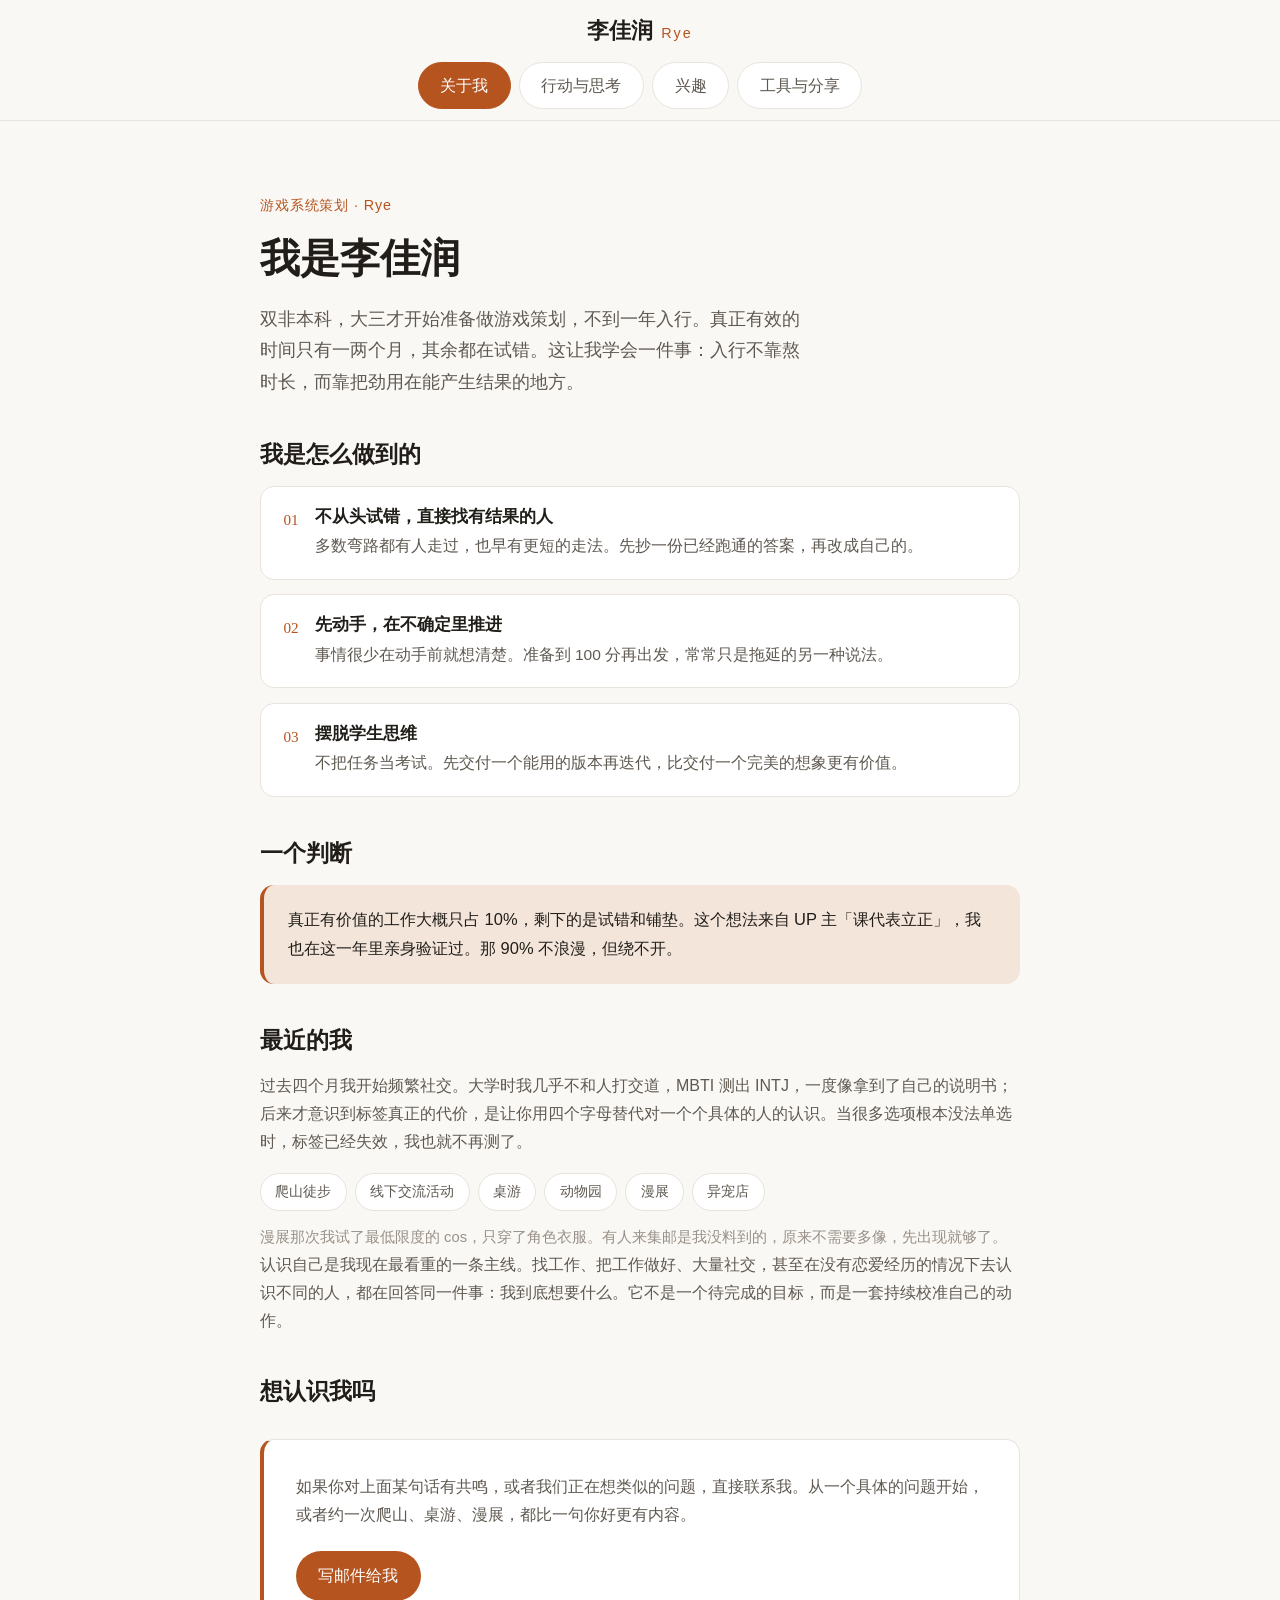
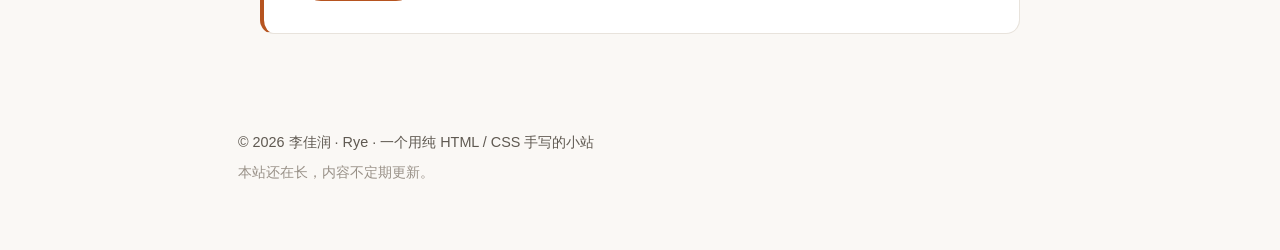
==== index.html @ 55206e61 "init: 个人主页第一版" ====
<!DOCTYPE html>
<html lang="zh-CN">
<head>
  <meta charset="UTF-8" />
  <meta name="viewport" content="width=device-width, initial-scale=1.0" />
  <title>李佳润 · Rye</title>
  <meta name="description" content="李佳润（Rye），游戏系统策划。这里记录我的经历、行动、思考和收藏，也欢迎你和我建立联系。" />
  <link rel="stylesheet" href="css/style.css" />
</head>
<body>
  <header class="site-header">
    <div class="brand-row">
      <span class="brand">李佳润</span>
      <span class="brand-en">Rye</span>
    </div>
    <nav class="tabs" role="tablist" aria-label="内容导航">
      <button class="tab is-active" type="button" role="tab" aria-selected="true" data-panel="about">关于我</button>
      <button class="tab" type="button" role="tab" aria-selected="false" data-panel="action">行动与思考</button>
      <button class="tab" type="button" role="tab" aria-selected="false" data-panel="life">兴趣</button>
      <button class="tab" type="button" role="tab" aria-selected="false" data-panel="shares">工具与分享</button>
    </nav>
  </header>

  <main>
    <!-- 关于我：自我介绍 + 最近经历 + 明确引导建立联系 -->
    <section id="about" class="panel is-active" data-panel="about" role="tabpanel" aria-label="关于我">
      <div class="panel-inner">
        <p class="eyebrow">游戏系统策划 · Rye</p>
        <h1 class="page-title">我是李佳润</h1>
        <p class="lede">
          双非本科，大三才开始准备做游戏策划，不到一年入行。真正有效的时间只有一两个月，其余都在试错。这让我学会一件事：入行不靠熬时长，而靠把劲用在能产生结果的地方。
        </p>

        <div class="block">
          <h2>我是怎么做到的</h2>
          <div class="point-grid">
            <article class="point">
              <span class="point-index">01</span>
              <div>
                <h3>不从头试错，直接找有结果的人</h3>
                <p>多数弯路都有人走过，也早有更短的走法。先抄一份已经跑通的答案，再改成自己的。</p>
              </div>
            </article>
            <article class="point">
              <span class="point-index">02</span>
              <div>
                <h3>先动手，在不确定里推进</h3>
                <p>事情很少在动手前就想清楚。准备到 100 分再出发，常常只是拖延的另一种说法。</p>
              </div>
            </article>
            <article class="point">
              <span class="point-index">03</span>
              <div>
                <h3>摆脱学生思维</h3>
                <p>不把任务当考试。先交付一个能用的版本再迭代，比交付一个完美的想象更有价值。</p>
              </div>
            </article>
          </div>
        </div>

        <div class="block">
          <h2>一个判断</h2>
          <div class="quote-card">
            <p>真正有价值的工作大概只占 10%，剩下的是试错和铺垫。这个想法来自 UP 主「课代表立正」，我也在这一年里亲身验证过。那 90% 不浪漫，但绕不开。</p>
          </div>
        </div>

        <div class="block">
          <h2>最近的我</h2>
          <p>
            过去四个月我开始频繁社交。大学时我几乎不和人打交道，MBTI 测出 INTJ，一度像拿到了自己的说明书；后来才意识到标签真正的代价，是让你用四个字母替代对一个个具体的人的认识。当很多选项根本没法单选时，标签已经失效，我也就不再测了。
          </p>
          <div class="chips">
            <span class="chip">爬山徒步</span>
            <span class="chip">线下交流活动</span>
            <span class="chip">桌游</span>
            <span class="chip">动物园</span>
            <span class="chip">漫展</span>
            <span class="chip">异宠店</span>
          </div>
          <p class="aside">漫展那次我试了最低限度的 cos，只穿了角色衣服。有人来集邮是我没料到的，原来不需要多像，先出现就够了。</p>
          <p>
            认识自己是我现在最看重的一条主线。找工作、把工作做好、大量社交，甚至在没有恋爱经历的情况下去认识不同的人，都在回答同一件事：我到底想要什么。它不是一个待完成的目标，而是一套持续校准自己的动作。
          </p>
        </div>

        <div class="block">
          <h2>想认识我吗</h2>
          <div class="talk-card">
            <p>
              如果你对上面某句话有共鸣，或者我们正在想类似的问题，直接联系我。从一个具体的问题开始，或者约一次爬山、桌游、漫展，都比一句你好更有内容。
            </p>
            <a class="button" href="mailto:your-email@example.com">写邮件给我</a>
          </div>
        </div>
      </div>
    </section>

    <!-- 行动与思考：做过的事 + 正在想的问题 -->
    <section id="action" class="panel" data-panel="action" role="tabpanel" aria-label="行动与思考" hidden>
      <div class="panel-inner">
        <p class="eyebrow">02</p>
        <h1 class="page-title">行动与思考</h1>
        <p class="lede">做过什么，正在想什么。</p>

        <div class="block">
          <h2>做过的事</h2>
          <div class="card-grid">
            <article class="card">
              <span class="card-tag">求职</span>
              <h3>把求职当成可迭代的实验</h3>
              <p>整理作品集、调整投递策略、复盘每一轮面试。运气没法控制，但投递、作品、表达这三件事可以一轮轮优化。</p>
            </article>
            <article class="card">
              <span class="card-tag">系统策划</span>
              <h3>把模糊需求拆成最小任务</h3>
              <p>一个功能从概念到上线，中间隔着程序、美术、运营，谁都不能靠猜。第一年学会的最有用的事，是把每一步写清楚，再交给对的人。</p>
            </article>
            <article class="card">
              <span class="card-tag">AI 工具</span>
              <h3>用 AI 把重复工作做成小工具</h3>
              <p>原本需要几小时的批量配置，现在几分钟跑完。工具不漂亮，但确实省下了时间，也让我第一次有了做产品的实感。</p>
            </article>
          </div>
        </div>

        <div class="block">
          <h2>正在想的问题</h2>
          <ol class="thinking-list">
            <li>
              <div>
                <h3>普通人如何积累可迁移能力</h3>
                <p>学历和公司都会过时。什么能力换一份工作、换一个行业仍然有用？</p>
              </div>
            </li>
            <li>
              <div>
                <h3>AI 能替代哪些重复工作</h3>
                <p>当执行越来越便宜，剩下的判断、审美和责任感，才是人更值钱的部分。</p>
              </div>
            </li>
            <li>
              <div>
                <h3>游戏经验能否迁移到其他产品</h3>
                <p>系统设计、活动策划、数值平衡这些经验，能不能用到游戏之外的产品里？</p>
              </div>
            </li>
          </ol>
        </div>
      </div>
    </section>

    <section id="life" class="panel" data-panel="life" role="tabpanel" aria-label="兴趣" hidden>
      <div class="panel-inner">
        <p class="eyebrow">03</p>
        <h1 class="page-title">工作之外</h1>
        <p class="lede">最近喜欢的东西，以及为什么。<span class="muted">（以下为示例，替换成你的真实推荐）</span></p>
        <div class="life-grid">
          <article class="life-item">
            <h3>电影《横道世之介》</h3>
            <p>主角普通到有点笨拙，但你看完会想成为他那样的人。</p>
          </article>
          <article class="life-item">
            <h3>番剧《葬送的芙莉莲》</h3>
            <p>把时间、遗憾和人与人之间的温度，讲得很慢、很安静。</p>
          </article>
          <article class="life-item">
            <h3>周末：爬山或做一顿不赶时间的饭</h3>
            <p>出去走一走，或者给自己留一段不被打扰的时间。</p>
          </article>
          <article class="life-item">
            <h3>长期爱好：写东西</h3>
            <p>把想法写下来，比在脑子里转圈有用。</p>
          </article>
        </div>
      </div>
    </section>

    <section id="shares" class="panel" data-panel="shares" role="tabpanel" aria-label="工具与分享" hidden>
      <div class="panel-inner">
        <p class="eyebrow">04</p>
        <h1 class="page-title">工具与分享</h1>
        <p class="lede">收藏的一些网站和文章，都是别人的内容，但对我有用，附上我的推荐理由。</p>

        <div class="share-list">
          <article class="share-item">
            <h3>一个有用的网站（示例）</h3>
            <p class="share-reason">这里写一句为什么值得看。</p>
          </article>
          <article class="share-item">
            <h3>一篇有启发的文章（示例）</h3>
            <p class="share-reason">这里写一句它解决了我的什么问题。</p>
          </article>
          <article class="share-item">
            <h3>一个常用的工具（示例）</h3>
            <p class="share-reason">这里写一句它帮我省了什么功夫。</p>
          </article>
        </div>
        <p class="muted note">内容会持续补充。如果你有推荐，也欢迎发给我。</p>
      </div>
    </section>
  </main>

  <footer class="site-footer">
    <p>© <span id="year">2026</span> 李佳润 · Rye · 一个用纯 HTML / CSS 手写的小站</p>
    <p class="muted">本站还在长，内容不定期更新。</p>
  </footer>

  <script src="js/main.js"></script>
</body>
</html>
---- css/style.css ----
:root {
  --bg: #faf8f5;
  --surface: #ffffff;
  --ink: #211e1a;
  --ink-soft: #5f5951;
  --ink-faint: #989087;
  --line: #e8e3dc;
  --accent: #b6541f;
  --accent-dark: #9c4316;
  --accent-soft: #f4e5da;
  --radius: 14px;
  --max: 900px;
}

* {
  box-sizing: border-box;
}

html {
  scroll-behavior: smooth;
}

body {
  margin: 0;
  background: var(--bg);
  color: var(--ink);
  font-family: -apple-system, BlinkMacSystemFont, "PingFang SC", "Hiragino Sans GB",
    "Microsoft YaHei", "Noto Sans SC", "Segoe UI", sans-serif;
  line-height: 1.75;
  -webkit-font-smoothing: antialiased;
}

a {
  color: inherit;
}

h1,
h2,
h3 {
  margin: 0;
  font-weight: 600;
  line-height: 1.3;
}

h1 {
  font-family: "Songti SC", "Noto Serif SC", "Source Han Serif SC", Georgia, serif;
  font-weight: 700;
}

h2 {
  font-family: "Songti SC", "Noto Serif SC", "Source Han Serif SC", Georgia, serif;
  font-size: 1.45rem;
}

p {
  margin: 0;
}

.site-header {
  position: sticky;
  top: 0;
  z-index: 10;
  background: rgba(250, 248, 245, 0.92);
  backdrop-filter: blur(10px);
  border-bottom: 1px solid var(--line);
  padding: 0.8rem clamp(1.25rem, 4vw, 3rem) 0.7rem;
}

.brand-row {
  display: flex;
  align-items: baseline;
  justify-content: center;
  gap: 0.5rem;
  margin-bottom: 0.7rem;
}

.brand {
  font-family: "Songti SC", "Noto Serif SC", Georgia, serif;
  font-size: 1.35rem;
  font-weight: 700;
}

.brand-en {
  color: var(--accent);
  font-size: 0.9rem;
  letter-spacing: 0.14em;
}

.tabs {
  display: flex;
  justify-content: center;
  gap: 0.5rem;
  flex-wrap: wrap;
}

.tab {
  appearance: none;
  border: 1px solid var(--line);
  background: var(--surface);
  color: var(--ink-soft);
  font: inherit;
  font-size: 0.98rem;
  padding: 0.55rem 1.35rem;
  border-radius: 999px;
  cursor: pointer;
  transition: color 0.15s ease, background 0.15s ease, border-color 0.15s ease;
}

.tab:hover {
  color: var(--accent);
  border-color: var(--accent);
}

.tab.is-active {
  background: var(--accent);
  border-color: var(--accent);
  color: #fff;
}

main {
  max-width: var(--max);
  margin: 0 auto;
  padding: 0 clamp(1.25rem, 4vw, 3rem);
}

.panel[hidden] {
  display: none;
}

.panel {
  padding: clamp(3rem, 7vw, 4.5rem) 0 clamp(3rem, 6vw, 4rem);
}

.panel.is-active {
  animation: panel-in 0.32s ease;
}

.panel-inner {
  max-width: 760px;
  margin: 0 auto;
}

.eyebrow {
  color: var(--accent);
  font-size: 0.9rem;
  letter-spacing: 0.06em;
  margin-bottom: 0.9rem;
}

.page-title {
  font-size: clamp(1.9rem, 5vw, 2.5rem);
  margin-bottom: 1.2rem;
}

.lede {
  font-size: 1.12rem;
  color: var(--ink-soft);
  max-width: 34rem;
}

.block {
  margin-top: 2.6rem;
}

.block h2 {
  margin-bottom: 1rem;
}

.block > p {
  color: var(--ink-soft);
  font-size: 1rem;
}

.point-grid {
  display: grid;
  gap: 0.9rem;
}

.chips {
  display: flex;
  flex-wrap: wrap;
  gap: 0.5rem;
  margin-top: 1.1rem;
}

.chip {
  border: 1px solid var(--line);
  background: var(--surface);
  border-radius: 999px;
  padding: 0.32rem 0.9rem;
  font-size: 0.9rem;
  color: var(--ink-soft);
}

.aside {
  margin-top: 0.9rem !important;
  color: var(--ink-faint) !important;
  font-size: 0.92rem !important;
}

.point {
  display: flex;
  gap: 1rem;
  align-items: flex-start;
  background: var(--surface);
  border: 1px solid var(--line);
  border-radius: var(--radius);
  padding: 1.2rem 1.4rem;
}

.point-index {
  color: var(--accent);
  font-family: "Songti SC", Georgia, serif;
  font-size: 0.95rem;
  padding-top: 0.05rem;
}

.point h3 {
  font-size: 1.05rem;
  margin-bottom: 0.3rem;
}

.point p {
  color: var(--ink-soft);
  font-size: 0.97rem;
}

.quote-card {
  background: var(--accent-soft);
  border-left: 4px solid var(--accent);
  border-radius: var(--radius);
  padding: 1.3rem 1.5rem;
}

.quote-card p {
  font-size: 1.03rem;
}

.goal-list {
  color: var(--ink-soft);
  font-size: 1.02rem;
}

.card-grid {
  display: grid;
  grid-template-columns: repeat(3, 1fr);
  gap: 1.2rem;
  margin-top: 2rem;
}

.card {
  background: var(--surface);
  border: 1px solid var(--line);
  border-radius: var(--radius);
  padding: 1.4rem;
  transition: transform 0.18s ease, box-shadow 0.18s ease, border-color 0.18s ease;
}

.card:hover {
  transform: translateY(-3px);
  border-color: #d9d2c8;
  box-shadow: 0 12px 30px rgba(33, 30, 26, 0.07);
}

.card-tag {
  display: inline-block;
  font-size: 0.78rem;
  color: var(--accent);
  background: var(--accent-soft);
  border-radius: 999px;
  padding: 0.15rem 0.7rem;
  margin-bottom: 0.9rem;
}

.card h3 {
  font-size: 1.05rem;
  margin-bottom: 0.55rem;
}

.card p {
  color: var(--ink-soft);
  font-size: 0.95rem;
}

.thinking-list {
  list-style: none;
  counter-reset: thinking;
  margin: 2rem 0 0;
  padding: 0;
  display: grid;
  gap: 0.9rem;
}

.thinking-list li {
  counter-increment: thinking;
  display: flex;
  gap: 1.1rem;
  align-items: flex-start;
  background: var(--surface);
  border: 1px solid var(--line);
  border-radius: var(--radius);
  padding: 1.2rem 1.4rem;
}

.thinking-list li::before {
  content: "0" counter(thinking);
  font-family: "Songti SC", Georgia, serif;
  color: var(--accent);
  padding-top: 0.05rem;
}

.thinking-list h3 {
  font-size: 1.05rem;
  margin-bottom: 0.3rem;
}

.thinking-list p {
  color: var(--ink-soft);
  font-size: 0.96rem;
}

.talk-card {
  background: var(--surface);
  border: 1px solid var(--line);
  border-left: 4px solid var(--accent);
  border-radius: var(--radius);
  padding: 2rem;
  margin-top: 2rem;
}

.talk-card p {
  color: var(--ink-soft);
  font-size: 1.02rem;
}

.talk-note {
  margin-top: 0.8rem !important;
  color: var(--ink-faint) !important;
  font-size: 0.92rem !important;
}

.button {
  display: inline-block;
  margin-top: 1.4rem;
  background: var(--accent);
  color: #fff;
  text-decoration: none;
  padding: 0.7rem 1.4rem;
  border-radius: 999px;
  font-weight: 500;
  transition: background 0.15s ease;
}

.button:hover {
  background: var(--accent-dark);
}

.life-grid {
  display: grid;
  grid-template-columns: repeat(2, 1fr);
  gap: 1rem;
  margin-top: 2rem;
}

.life-item {
  background: var(--surface);
  border: 1px solid var(--line);
  border-radius: var(--radius);
  padding: 1.2rem 1.4rem;
}

.life-item h3 {
  font-size: 1rem;
  margin-bottom: 0.4rem;
}

.life-item p {
  color: var(--ink-soft);
  font-size: 0.94rem;
}

.muted {
  color: var(--ink-faint);
  font-size: 0.9rem;
}

.share-list {
  display: grid;
  gap: 0.9rem;
  margin-top: 1.8rem;
}

.share-item {
  background: var(--surface);
  border: 1px solid var(--line);
  border-radius: var(--radius);
  padding: 1.2rem 1.4rem;
}

.share-item h3 {
  font-size: 1.03rem;
  margin-bottom: 0.35rem;
}

.share-reason {
  color: var(--ink-soft);
  font-size: 0.94rem;
}

.note {
  margin-top: 1.4rem;
}

.site-footer {
  max-width: var(--max);
  margin: 0 auto;
  padding: 2rem clamp(1.25rem, 4vw, 3rem) 4rem;
  color: var(--ink-soft);
  font-size: 0.9rem;
}

.site-footer .muted {
  margin-top: 0.3rem;
}

@keyframes panel-in {
  from {
    opacity: 0;
    transform: translateY(8px);
  }
  to {
    opacity: 1;
    transform: none;
  }
}

@media (max-width: 760px) {
  .card-grid,
  .life-grid {
    grid-template-columns: 1fr;
  }
}

@media (prefers-reduced-motion: reduce) {
  html {
    scroll-behavior: auto;
  }

  .panel.is-active {
    animation: none;
  }
}
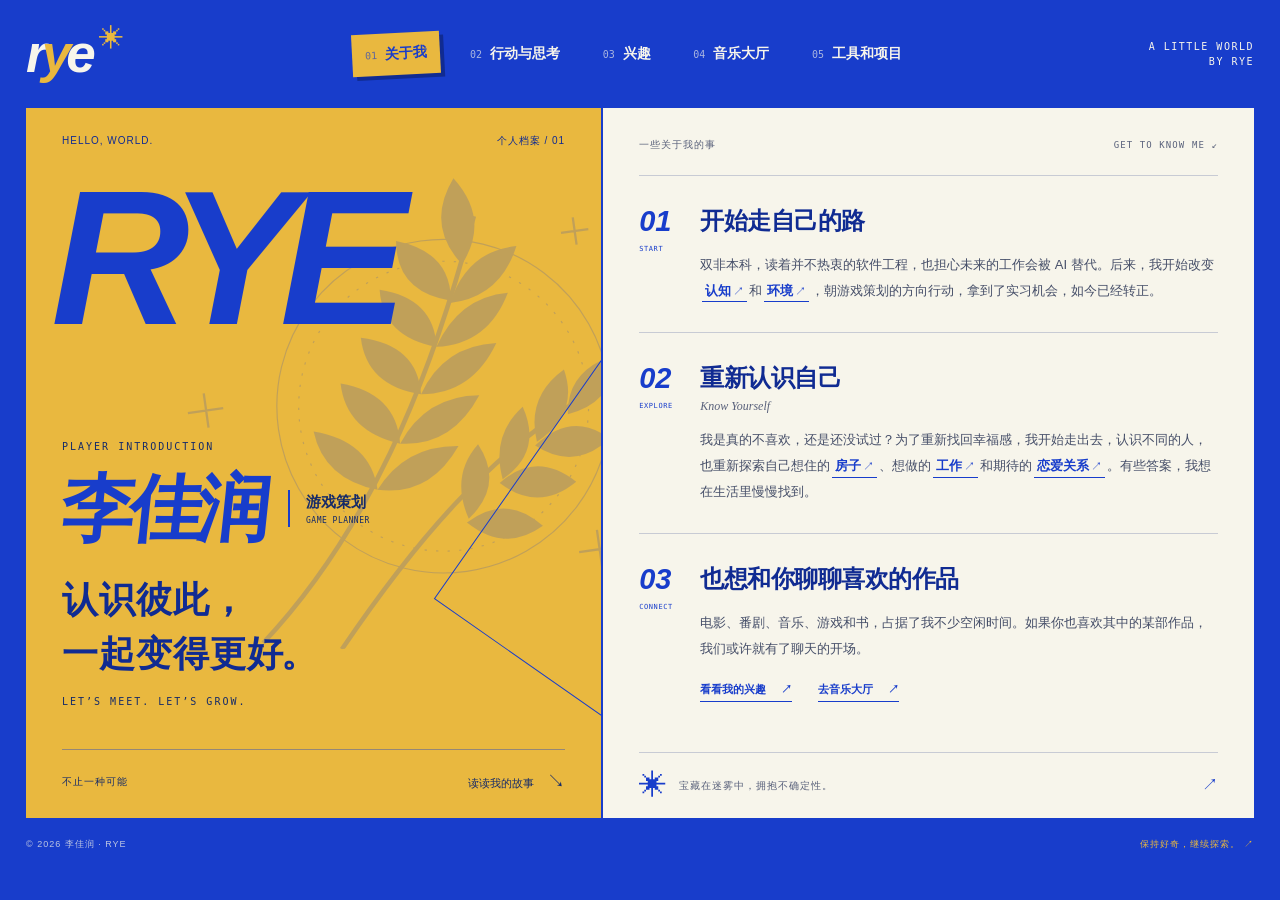
==== commit 9eb8b5b2: "Update homepage drafts, articles and design context" ====
--- a/index.html
+++ b/index.html
@@ -3,209 +3,260 @@
 <head>
   <meta charset="UTF-8" />
   <meta name="viewport" content="width=device-width, initial-scale=1.0" />
-  <title>李佳润 · Rye</title>
-  <meta name="description" content="李佳润（Rye），游戏系统策划。这里记录我的经历、行动、思考和收藏，也欢迎你和我建立联系。" />
-  <link rel="stylesheet" href="css/style.css" />
+  <meta name="theme-color" content="#183dcb" />
+  <title>李佳润 · Rye — 游戏策划与生活探索</title>
+  <meta name="description" content="我是李佳润，Rye，一名游戏策划。这里记录我的入行经历、行动与思考，以及喜欢的故事和音乐。认识彼此，一起变得更好。" />
+  <link rel="stylesheet" href="css/style.css?v=environment-1" />
+  <script src="js/main.js?v=environment-1" defer></script>
 </head>
 <body>
-  <header class="site-header">
-    <div class="brand-row">
-      <span class="brand">李佳润</span>
-      <span class="brand-en">Rye</span>
-    </div>
-    <nav class="tabs" role="tablist" aria-label="内容导航">
-      <button class="tab is-active" type="button" role="tab" aria-selected="true" data-panel="about">关于我</button>
-      <button class="tab" type="button" role="tab" aria-selected="false" data-panel="action">行动与思考</button>
-      <button class="tab" type="button" role="tab" aria-selected="false" data-panel="life">兴趣</button>
-      <button class="tab" type="button" role="tab" aria-selected="false" data-panel="shares">工具与分享</button>
-    </nav>
-  </header>
-
-  <main>
-    <!-- 关于我：自我介绍 + 最近经历 + 明确引导建立联系 -->
-    <section id="about" class="panel is-active" data-panel="about" role="tabpanel" aria-label="关于我">
-      <div class="panel-inner">
-        <p class="eyebrow">游戏系统策划 · Rye</p>
-        <h1 class="page-title">我是李佳润</h1>
-        <p class="lede">
-          双非本科，大三才开始准备做游戏策划，不到一年入行。真正有效的时间只有一两个月，其余都在试错。这让我学会一件事：入行不靠熬时长，而靠把劲用在能产生结果的地方。
-        </p>
-
-        <div class="block">
-          <h2>我是怎么做到的</h2>
-          <div class="point-grid">
-            <article class="point">
-              <span class="point-index">01</span>
-              <div>
-                <h3>不从头试错，直接找有结果的人</h3>
-                <p>多数弯路都有人走过，也早有更短的走法。先抄一份已经跑通的答案，再改成自己的。</p>
-              </div>
-            </article>
-            <article class="point">
-              <span class="point-index">02</span>
-              <div>
-                <h3>先动手，在不确定里推进</h3>
-                <p>事情很少在动手前就想清楚。准备到 100 分再出发，常常只是拖延的另一种说法。</p>
-              </div>
-            </article>
-            <article class="point">
-              <span class="point-index">03</span>
-              <div>
-                <h3>摆脱学生思维</h3>
-                <p>不把任务当考试。先交付一个能用的版本再迭代，比交付一个完美的想象更有价值。</p>
-              </div>
-            </article>
+  <a class="skip-link" href="#main">跳到正文</a>
+  <div class="site-shell">
+    <header class="site-header">
+      <a class="brand" href="#about" aria-label="Rye，返回首页">r<span class="brand-y">y</span>e<span class="brand-star" aria-hidden="true">✳</span></a>
+      <nav class="navigation" aria-label="主要导航">
+        <a href="#about" class="nav-link is-active" aria-current="page"><span>01</span>关于我</a>
+        <a href="#action" class="nav-link"><span>02</span>行动与思考</a>
+        <a href="#life" class="nav-link"><span>03</span>兴趣</a>
+        <a href="#music" class="nav-link"><span>04</span>音乐大厅</a>
+        <a href="#shares" class="nav-link"><span>05</span>工具和项目</a>
+      </nav>
+      <span class="header-note">A LITTLE WORLD<br />BY RYE</span>
+    </header>
+
+    <main id="main" tabindex="-1">
+      <section class="panel home-panel is-active" id="about" aria-labelledby="home-title">
+        <div class="identity">
+          <div class="identity-top"><span>HELLO, WORLD.</span><span>个人档案 / 01</span></div>
+          <div class="rye-wordmark" aria-hidden="true">RYE</div>
+          <svg class="wheat-art" viewBox="0 0 460 400" fill="none" aria-hidden="true">
+            <circle cx="263" cy="203" r="145" stroke="currentColor" stroke-width="1" />
+            <circle cx="263" cy="203" r="126" stroke="currentColor" stroke-width="1" stroke-dasharray="2 8" />
+            <path d="M79 385C180 304 253 185 312 43M146 400C222 316 296 249 399 205" stroke="currentColor" stroke-width="4" />
+            <g fill="currentColor">
+              <path d="M296 83Q269 45 299 8Q326 48 296 83ZM282 113Q236 99 242 55Q288 71 282 113ZM281 115Q325 116 345 74Q302 72 281 115ZM264 151Q219 136 222 95Q268 109 264 151ZM264 151Q309 155 332 113Q289 111 264 151ZM245 190Q199 176 200 134Q248 147 245 190ZM245 190Q289 196 316 155Q270 151 245 190ZM221 230Q176 213 177 171Q224 186 221 230ZM221 230Q265 239 295 198Q249 192 221 230ZM196 267Q151 251 148 209Q196 224 196 267ZM196 267Q240 279 271 239Q225 232 196 267ZM369 225Q373 188 415 180Q412 220 369 225ZM339 245Q335 205 371 186Q379 226 339 245ZM337 248Q368 275 402 251Q373 222 337 248ZM305 273Q300 234 331 213Q343 254 305 273ZM302 276Q332 306 368 284Q337 252 302 276ZM271 303Q260 264 288 240Q306 278 271 303ZM269 306Q298 337 334 318Q306 285 269 306Z" />
+            </g>
+            <path d="M42 178h31m-15-15v30M385 68h24m-12-12v24M362 345h35m-17-17v34" stroke="currentColor" stroke-width="2" />
+          </svg>
+          <div class="name-block">
+            <p class="identity-kicker">PLAYER INTRODUCTION</p>
+            <div class="name-line"><h1 id="home-title">李佳润</h1><span class="occupation">游戏策划<span>GAME PLANNER</span></span></div>
+            <p class="purpose">认识彼此，<br />一起变得更好<span class="period">。</span></p>
+            <p class="purpose-en">LET’S MEET. LET’S GROW.</p>
           </div>
-        </div>
-
-        <div class="block">
-          <h2>一个判断</h2>
-          <div class="quote-card">
-            <p>真正有价值的工作大概只占 10%，剩下的是试错和铺垫。这个想法来自 UP 主「课代表立正」，我也在这一年里亲身验证过。那 90% 不浪漫，但绕不开。</p>
+          <div class="identity-bottom"><span>不止一种可能</span><a href="#stories">读读我的故事 <span aria-hidden="true">↘</span></a></div>
+        </div>
+
+        <div class="home-stories" id="stories">
+          <div class="section-overline"><span>一些关于我的事</span><span>GET TO KNOW ME ↙</span></div>
+          <article class="intro-row">
+            <div class="intro-number" aria-hidden="true">01<span>START</span></div>
+            <div class="intro-copy">
+              <h2>开始走自己的路</h2>
+              <p>双非本科，读着并不热衷的软件工程，也担心未来的工作会被 AI 替代。后来，我开始改变<a class="keyword" href="#action/cognition">认知<span aria-hidden="true">↗</span></a>和<a class="keyword" href="#action/environment">环境<span aria-hidden="true">↗</span></a>，朝游戏策划的方向行动，拿到了实习机会，如今已经转正。</p>
+            </div>
+          </article>
+          <article class="intro-row">
+            <div class="intro-number" aria-hidden="true">02<span>EXPLORE</span></div>
+            <div class="intro-copy">
+              <h2>重新认识自己<small>Know Yourself</small></h2>
+              <p>我是真的不喜欢，还是还没试过？为了重新找回幸福感，我开始走出去，认识不同的人，也重新探索自己想住的<a class="keyword" href="#action/home">房子<span aria-hidden="true">↗</span></a>、想做的<a class="keyword" href="#action/work">工作<span aria-hidden="true">↗</span></a>和期待的<a class="keyword" href="#action/relationship">恋爱关系<span aria-hidden="true">↗</span></a>。有些答案，我想在生活里慢慢找到。</p>
+            </div>
+          </article>
+          <article class="intro-row">
+            <div class="intro-number" aria-hidden="true">03<span>CONNECT</span></div>
+            <div class="intro-copy">
+              <h2>也想和你聊聊喜欢的作品</h2>
+              <p>电影、番剧、音乐、游戏和书，占据了我不少空闲时间。如果你也喜欢其中的某部作品，我们或许就有了聊天的开场。</p>
+              <div class="text-links"><a href="#life">看看我的兴趣 <span aria-hidden="true">↗</span></a><a href="#music">去音乐大厅 <span aria-hidden="true">↗</span></a></div>
+            </div>
+          </article>
+          <div class="stories-bottom"><span class="tiny-star" aria-hidden="true">✳</span><p>宝藏在迷雾中，拥抱不确定性。</p><span aria-hidden="true">↗</span></div>
+        </div>
+      </section>
+
+      <section class="panel reading-panel" id="action" aria-labelledby="action-title" hidden>
+        <div class="page-heading" data-action-heading><p class="eyebrow">02 / KNOW YOURSELF</p><h1 id="action-title" tabindex="-1">行动与思考<span>↗</span></h1><p>认识自己的过程。</p></div>
+        <nav class="topic-directory" aria-label="选择阅读主题">
+          <a href="#action/cognition"><span class="topic-number">01</span><span><strong>认知</strong><span>几个容易听懂，却不容易内化的想法</span></span><span aria-hidden="true">↗</span></a>
+          <a href="#action/environment"><span class="topic-number">02</span><span><strong>环境</strong><span>过去的自己，也和过去的环境有关</span></span><span aria-hidden="true">↗</span></a>
+          <a href="#action/home"><span class="topic-number">03</span><span><strong>房子</strong><span>想住在什么样的地方</span></span><span aria-hidden="true">↗</span></a>
+          <a href="#action/work"><span class="topic-number">04</span><span><strong>工作</strong><span>游戏策划、做家教</span></span><span aria-hidden="true">↗</span></a>
+          <a href="#action/relationship"><span class="topic-number">05</span><span><strong>恋爱关系</strong><span>想法与改变</span></span><span aria-hidden="true">↗</span></a>
+        </nav>
+        <div class="article-toolbar" hidden>
+          <p class="article-path"><span class="know-yourself">KNOW YOURSELF</span>行动与思考 / <span data-topic-name></span></p>
+          <nav aria-label="文章返回"><a href="#about" data-reading-return hidden>↙ 返回刚才的位置</a><a href="#action">浏览全部主题 ↗</a></nav>
+        </div>
+        <div class="reading-layout">
+          <aside class="reading-index chapter-index" aria-label="认知小节"><span>本篇目录 / 5 节</span><a href="#action/cognition/uncertainty">01 拥抱不确定性</a><a href="#action/cognition/growth">02 成长型思维</a><a href="#action/cognition/agency">03 主体思维</a><a href="#action/cognition/action">04 行动引领思考</a><a href="#action/cognition/learning">05 向有成果的人学习</a></aside>
+          <div class="reading-content">
+            <article class="note-entry" id="cognition" tabindex="-1">
+              <span class="note-index">01 / 认知</span>
+              <h2>几个容易听懂，却不容易内化的想法</h2>
+              <p>大三的时候，开始走此前没准备过的游戏策划路线。看了课代表立正不少视频和课程，其中几个想法对当时的我起了作用：拥抱不确定性、成长型思维、主体思维、行动引领思考。</p>
+              <p>这些东西很容易听懂，但碰到自己的事，还是不容易用上。</p>
+              <section class="note-subsection" id="cognition-uncertainty" tabindex="-1" aria-labelledby="cognition-uncertainty-title">
+                <h3 id="cognition-uncertainty-title">拥抱不确定性：宝藏在迷雾中</h3>
+                <p>学生时代，考什么、学什么，大多有人告诉我们。从中小学开始，一直在考试中获得成绩，好像只要埋头读书就可以了。习惯了有考题、有范围，也有比较明确的评价。</p>
+                <p>但到了社会，没有人会给你出考题，得自己去找。想做什么、往哪走，也没有一个标准答案。</p>
+                <p>宝藏在迷雾中。有些机会，开始尝试以后才看得见。读《伟大为什么不能被计划》时，里面关于计划的讨论，也让我重新想了想这件事。</p>
+                <p>就拿这个网站来说。没做过并上线过网站，不知道能不能用 AI 做出符合我品味的动画和交互，也不知道最后能带来什么确定的东西。或许大家根本不想认识我，或许我的经验无法帮助任何人。有一万个理由否定做个人网站的想法。</p>
+                <p>网站就是在这些问题还没有答案的时候，开始做的。</p>
+              </section>
+              <section class="note-subsection" id="cognition-growth" tabindex="-1" aria-labelledby="cognition-growth-title">
+                <h3 id="cognition-growth-title">成长型思维：现在不会，还可以学</h3>
+                <p>当时不清楚游戏策划要做什么，只有不到一年就要实习了，换方向怎么看都有点晚。如果觉得能力就这样了，学不了多少东西，那这条路根本不会去走。</p>
+                <p>《刻意练习》让我关注到，学习也有方法。不会的东西，可以拆开练，可以找反馈，再改。现在做不到和以后学不会，中间还隔着一个学习的过程。</p>
+                <p>关注付出，也关注这次到底学到了什么。一次结果不好，可能有很多原因，至少不用立刻变成“我就是不行”。练了没变化，也得看看方法有没有问题。</p>
+                <p>遇到挑战时，注意力能放到能学到什么上面，很多事情才有继续尝试的空间。</p>
+              </section>
+              <section class="note-subsection" id="cognition-agency" tabindex="-1" aria-labelledby="cognition-agency-title">
+                <h3 id="cognition-agency-title">主体思维：选择还是得自己来做</h3>
+                <p>老师讲过十几年前计算机专业的就业机会，再看现在，已经是另一回事。环境会变，选了一个当时看起来不错的专业，也保证不了以后的路。</p>
+                <p>环境不好会影响机会，这个影响确实存在。但如果一直停在抱怨上，等社会环境变好，自己能做的事也就一直没做。</p>
+                <p>以前想做什么，学校、家长都会告诉我们该怎么选。习惯了听安排，后来连需要自己判断的东西，也一起交出去了。</p>
+                <p>可最后，做这份工作、过这种生活的，还是自己。建议可以听，选择还是得自己来做。</p>
+                <p>大三转向游戏策划，就是开始走自己的路。和周围一些人的方向不一样，当时也没法证明这一定是个好选择。</p>
+              </section>
+              <section class="note-subsection" id="cognition-action" tabindex="-1" aria-labelledby="cognition-action-title">
+                <h3 id="cognition-action-title">行动引领思考：有些东西，做了才知道</h3>
+                <p>网站最后能做成什么样，大家会不会喜欢，光想很难有答案。代码能呈现什么效果，AI 能帮到什么程度，也得实际用起来才能了解。</p>
+                <p>有了能看的版本，喜欢哪里、不喜欢哪里，才有具体的东西可以讨论。想法也会跟着变，原来没想到的问题会冒出来。</p>
+                <p>很多思考需要这些实际接触到的东西。一直没开始，就只能围着原来的想象打转。</p>
+              </section>
+              <section class="note-subsection" id="cognition-learning" tabindex="-1" aria-labelledby="cognition-learning-title">
+                <h3 id="cognition-learning-title">想获得想要的成果，就去找已经获得成果的人学习</h3>
+                <p>有些东西，不用全靠自己从头摸索。已经有人走过这条路，做出过成果，可以看看他们具体做了什么，哪些地方值得学。</p>
+                <p>只看结果，很容易觉得对方厉害、自己做不到。再往前看一点，才有可能看到那些能学的东西。</p>
+                <p>当然，起点、条件、时机都可能不一样。能学到做法，不代表能复制结果。</p>
+              </section>
+              <p>最后打个预防针，事物是很多维的，这里只摘了一部分对我比较重要的东西。也还在慢慢内化，有想讨论的可以联系我。</p>
+            </article>
+            <article class="note-entry" id="environment" tabindex="-1">
+              <span class="note-index">02 / 环境</span><h2>过去的自己，也和过去的环境有关</h2>
+              <section class="note-subsection" id="environment-scope" tabindex="-1" aria-labelledby="environment-scope-title">
+                <h3 id="environment-scope-title">环境包括什么</h3>
+                <p>环境可以是物理的。身边放着一大袋零食，就会想吃；房间太乱，就会心烦。</p>
+                <p>也可以是一本书。读过《刻意练习》，会更相信人可以成长。</p>
+                <p>也可以是身边和网络上的人。室友考研，自己也更可能考研；室友喜欢游戏，自己也更可能喜欢游戏。朋友会乐器，会想学；朋友会跳舞，也会想试试。</p>
+              </section>
+              <section class="note-subsection" id="environment-experience" tabindex="-1" aria-labelledby="environment-experience-title">
+                <h3 id="environment-experience-title">没做过，不一定是不喜欢</h3>
+                <p>钱不够的时候，付费社交、穿搭、自我投资，很多事可能根本不在考虑范围里。时间、机会、身边有没有人一起，也都影响能接触到什么。</p>
+                <p>没尝试过，和尝试以后发现不喜欢，是两回事。以前觉得自己不需要、不在意的东西，也可能只是当时没有条件接触。</p>
+                <p>环境不仅影响能做什么，也影响拿什么经历来认识自己。</p>
+              </section>
+              <section class="note-subsection" id="environment-people" tabindex="-1" aria-labelledby="environment-people-title">
+                <h3 id="environment-people-title">换一群人，能看见不同的路</h3>
+                <p>大学时，周围有准备考公考研的同学，也看到了已经获得游戏实习的同学。游戏行业原来已经有人进去了，这条路就在身边。</p>
+                <p>后来减少了和方向不同的同学的接触，开始走自己的路。接触什么人、看到什么信息，会影响觉得什么事情是可能的。</p>
+                <p>环境还会影响表现出来的样子。在熟悉的人面前话很多，在陌生人面前沉默，可能和安全感、有没有共同话题有关。换一群人，表现也可能不一样。</p>
+                <p>过去的行为发生在过去的环境里，不能只凭这些就把自己定死。</p>
+              </section>
+              <section class="note-subsection" id="environment-performance" tabindex="-1" aria-labelledby="environment-performance-title">
+                <h3 id="environment-performance-title">一次表现，说明不了全部</h3>
+                <p>在一个团队里做得不好，可能有能力和经验的问题，也可能和任务、协作方式、资源有关。换个环境不一定全解决，留下来继续努力也不一定都能解决。</p>
+                <p>工作里具体哪件事不会做，什么地方没沟通好，哪些条件一直缺着，得分开看。直接归成“我能力不行”，或者全归成“环境太差”，很多东西就看不见了。</p>
+                <p>提升自己和寻找合适的环境，可以同时考虑。不用先把当前环境里的所有问题都解决，才有资格想别的可能。</p>
+              </section>
+              <section class="note-subsection" id="environment-social" tabindex="-1" aria-labelledby="environment-social-title">
+                <h3 id="environment-social-title">最近的社交尝试</h3>
+                <p>想要什么，选择或改变环境很重要。</p>
+                <p>我不擅长社交，所以现在开始更多地展示自己，参加活动。</p>
+                <p>这四个月，除了一个人探店、观展，还参加了三次陌生人聚餐、多次桌游、两次徒步爬山，跟别人去了一次动物园，试了一次简单的 cos。只用周末，就做了不少以前没试过的事。</p>
+                <p>做这个网站，也是想让更多人认识我，认识些学校和工作以外的人。</p>
+              </section>
+            </article>
+            <article class="note-entry" id="home" tabindex="-1">
+              <span class="note-index">03 / 房子</span><h2>想住在什么样的地方</h2>
+              <p>住过这些地方，现在比较在意阳光、卫生和自己的空间。但一个人住久了，也会想有人陪。</p>
+              <section class="note-subsection" id="home-childhood" tabindex="-1" aria-labelledby="home-childhood-title">
+                <h3 id="home-childhood-title">小时候的平房</h3>
+                <p>小时候住在很大的平房里，爷爷奶奶也一起住。外面有菜园，远一点有池塘和玩耍的地方，邻居家的几个孩子可以一起玩。</p>
+                <p>活动空间大，也自由，还能养猫。家里人挤在一起，但很温馨。</p>
+              </section>
+              <section class="note-subsection" id="home-family" tabindex="-1" aria-labelledby="home-family-title">
+                <h3 id="home-family-title">后来的两个家</h3>
+                <p>上小学时，平房拆迁了。算上家里买的一套房，一共有两套。</p>
+                <p>住得最久的是六楼那套，从小学一年级一直到后来高中、大学住宿。小时候爬楼不算太辛苦。外面能玩的地方少了，但住起来比平房舒服。</p>
+                <p>家里三个孩子，我和哥哥一个房间，能一起玩游戏，但有时候没什么隐私。</p>
+                <p>隔一面墙就是学校，早上有时很吵，但看着学生的样子，又觉得很有能量。这是我记忆最多的家。</p>
+                <p>另一套在二楼，主要是爷爷奶奶住，空间比较开阔。经常有亲戚串门，玩电脑也不会有我妈在旁边给压力。不过亲戚偶尔见见还好，总是接触，也不是很喜欢。</p>
+              </section>
+              <section class="note-subsection" id="home-dormitory" tabindex="-1" aria-labelledby="home-dormitory-title">
+                <h3 id="home-dormitory-title">高中和大学宿舍</h3>
+                <p>高中宿舍条件一般。集体生活压力比较大，没自己的空间。不过能约人跑步、打羽毛球、去图书馆，也有一些有趣的事。</p>
+                <p>大学宿舍也差不多，住得舒不舒服，很看室友。高中大家主要学习、运动，大学更自由，但有些室友晚上很吵，也不爱卫生。吐槽一下，大学四年的厕所基本都是我在洗。</p>
+              </section>
+              <section class="note-subsection" id="home-renting" tabindex="-1" aria-labelledby="home-renting-title">
+                <h3 id="home-renting-title">两次租房</h3>
+                <p>第一次租在城中村，住了五个月。第一次租房没注意采光，虽然早上一般不在家，但还是不喜欢屋里太暗。</p>
+                <p>刚开始一个人住还好，后来会孤独，尤其生病没人照顾的时候。有时听到楼下情侣说话，还会有点羡慕。</p>
+                <p>现在的房子阳光很足，也有地方养花。一个人住很自由，但很多时候太安静，反而更觉得孤独。</p>
+              </section>
+            </article>
+            <article class="note-entry" id="work" tabindex="-1">
+              <span class="note-index">04 / 工作</span><h2>工作</h2>
+              <section class="note-subsection" id="work-game-planning" tabindex="-1" aria-labelledby="work-game-planning-title">
+                <h3 id="work-game-planning-title">游戏策划</h3>
+                <p>现在做游戏策划，日常要写活动、系统策划案，配表，提人物皮肤美术需求、技能特效需求。也有很多时间在和不同岗位的人沟通、开会。</p>
+                <p>比较喜欢人物美术和技能特效需求这部分。可以从以前喜欢的作品里找灵感，还挺爽的。</p>
+                <p>工作后也犯过一些错，特别是需要别人帮我善后的时候，会比较难受。</p>
+                <p>不喜欢的地方也有，有些可能和环境有关。这里可能会被熟人看到，就不展开了。感兴趣可以直接找我聊。</p>
+                <p>以后也想找机会做副业。</p>
+              </section>
+              <section class="note-subsection" id="work-tutoring" tabindex="-1" aria-labelledby="work-tutoring-title">
+                <h3 id="work-tutoring-title">做家教</h3>
+                <p>大二想赚点钱，去做了家教。教一个初一男生数学，一小时 60 元，周末教两小时。</p>
+                <p>人挺乖的，但教起来没那么容易。把题拆得很细，也试过类比这些方法，还是没能很好地教会他。当时讲完会做，过几十分钟又不会了。现在回头看，应该还可以多试些教法。</p>
+                <p>后来生病，又赶上期末，就匆忙结束了。觉得自己以后应该不会当老师，也就没想着继续做家教。算是一次不错的经历。</p>
+              </section>
+              <div class="text-links"><a href="#action/environment-experience">环境如何影响尝试？ <span aria-hidden="true">↗</span></a></div>
+            </article>
+            <article class="note-entry" id="relationship" tabindex="-1">
+              <span class="note-index">05 / 恋爱关系</span><h2>恋爱</h2>
+              <p>工作以前很少想谈恋爱。升学、找工作，加上自己的兴趣，已经挺充实了。工作稳定些以后，加上生病时的孤独感，才开始想认识一个特别的人。到现在四个多月。</p>
+              <p>我的恋爱观比较理想，也比较纯爱。但容易考虑太多，还没怎么相处，就先有了很多判断和结论。现在也在学怎么和女生自然相处、倾听，保持自己的主体性，提高自己的价值。</p>
+              <p>以前不怎么发朋友圈，担心隐私、被比较。但不展示，别人也少了一个了解我的机会。现在开始每周分享一些生活。</p>
+              <p>也发现自己会喜欢好看一些的女生，所以自己也开始健身，研究穿搭、发型。还没到满意的状态，但有在改变。</p>
+              <p>和不同的人交流后，原来的一些想法变了。没有完全认同别人的看法，但确实很有价值。</p>
+              <p>到现在有遇到过有好感的女生，但还没谈上恋爱。或许四个多月还太短，还有好多东西要学。具体经历不在这里写，想聊的可以联系我。</p>
+            </article>
+            <nav class="topic-related text-links" aria-label="读完之后" hidden></nav>
           </div>
         </div>
-
-        <div class="block">
-          <h2>最近的我</h2>
-          <p>
-            过去四个月我开始频繁社交。大学时我几乎不和人打交道，MBTI 测出 INTJ，一度像拿到了自己的说明书；后来才意识到标签真正的代价，是让你用四个字母替代对一个个具体的人的认识。当很多选项根本没法单选时，标签已经失效，我也就不再测了。
-          </p>
-          <div class="chips">
-            <span class="chip">爬山徒步</span>
-            <span class="chip">线下交流活动</span>
-            <span class="chip">桌游</span>
-            <span class="chip">动物园</span>
-            <span class="chip">漫展</span>
-            <span class="chip">异宠店</span>
-          </div>
-          <p class="aside">漫展那次我试了最低限度的 cos，只穿了角色衣服。有人来集邮是我没料到的，原来不需要多像，先出现就够了。</p>
-          <p>
-            认识自己是我现在最看重的一条主线。找工作、把工作做好、大量社交，甚至在没有恋爱经历的情况下去认识不同的人，都在回答同一件事：我到底想要什么。它不是一个待完成的目标，而是一套持续校准自己的动作。
-          </p>
-        </div>
-
-        <div class="block">
-          <h2>想认识我吗</h2>
-          <div class="talk-card">
-            <p>
-              如果你对上面某句话有共鸣，或者我们正在想类似的问题，直接联系我。从一个具体的问题开始，或者约一次爬山、桌游、漫展，都比一句你好更有内容。
-            </p>
-            <a class="button" href="mailto:your-email@example.com">写邮件给我</a>
-          </div>
-        </div>
-      </div>
-    </section>
-
-    <!-- 行动与思考：做过的事 + 正在想的问题 -->
-    <section id="action" class="panel" data-panel="action" role="tabpanel" aria-label="行动与思考" hidden>
-      <div class="panel-inner">
-        <p class="eyebrow">02</p>
-        <h1 class="page-title">行动与思考</h1>
-        <p class="lede">做过什么，正在想什么。</p>
-
-        <div class="block">
-          <h2>做过的事</h2>
-          <div class="card-grid">
-            <article class="card">
-              <span class="card-tag">求职</span>
-              <h3>把求职当成可迭代的实验</h3>
-              <p>整理作品集、调整投递策略、复盘每一轮面试。运气没法控制，但投递、作品、表达这三件事可以一轮轮优化。</p>
-            </article>
-            <article class="card">
-              <span class="card-tag">系统策划</span>
-              <h3>把模糊需求拆成最小任务</h3>
-              <p>一个功能从概念到上线，中间隔着程序、美术、运营，谁都不能靠猜。第一年学会的最有用的事，是把每一步写清楚，再交给对的人。</p>
-            </article>
-            <article class="card">
-              <span class="card-tag">AI 工具</span>
-              <h3>用 AI 把重复工作做成小工具</h3>
-              <p>原本需要几小时的批量配置，现在几分钟跑完。工具不漂亮，但确实省下了时间，也让我第一次有了做产品的实感。</p>
-            </article>
-          </div>
-        </div>
-
-        <div class="block">
-          <h2>正在想的问题</h2>
-          <ol class="thinking-list">
-            <li>
-              <div>
-                <h3>普通人如何积累可迁移能力</h3>
-                <p>学历和公司都会过时。什么能力换一份工作、换一个行业仍然有用？</p>
-              </div>
-            </li>
-            <li>
-              <div>
-                <h3>AI 能替代哪些重复工作</h3>
-                <p>当执行越来越便宜，剩下的判断、审美和责任感，才是人更值钱的部分。</p>
-              </div>
-            </li>
-            <li>
-              <div>
-                <h3>游戏经验能否迁移到其他产品</h3>
-                <p>系统设计、活动策划、数值平衡这些经验，能不能用到游戏之外的产品里？</p>
-              </div>
-            </li>
-          </ol>
-        </div>
-      </div>
-    </section>
-
-    <section id="life" class="panel" data-panel="life" role="tabpanel" aria-label="兴趣" hidden>
-      <div class="panel-inner">
-        <p class="eyebrow">03</p>
-        <h1 class="page-title">工作之外</h1>
-        <p class="lede">最近喜欢的东西，以及为什么。<span class="muted">（以下为示例，替换成你的真实推荐）</span></p>
-        <div class="life-grid">
-          <article class="life-item">
-            <h3>电影《横道世之介》</h3>
-            <p>主角普通到有点笨拙，但你看完会想成为他那样的人。</p>
-          </article>
-          <article class="life-item">
-            <h3>番剧《葬送的芙莉莲》</h3>
-            <p>把时间、遗憾和人与人之间的温度，讲得很慢、很安静。</p>
-          </article>
-          <article class="life-item">
-            <h3>周末：爬山或做一顿不赶时间的饭</h3>
-            <p>出去走一走，或者给自己留一段不被打扰的时间。</p>
-          </article>
-          <article class="life-item">
-            <h3>长期爱好：写东西</h3>
-            <p>把想法写下来，比在脑子里转圈有用。</p>
-          </article>
-        </div>
-      </div>
-    </section>
-
-    <section id="shares" class="panel" data-panel="shares" role="tabpanel" aria-label="工具与分享" hidden>
-      <div class="panel-inner">
-        <p class="eyebrow">04</p>
-        <h1 class="page-title">工具与分享</h1>
-        <p class="lede">收藏的一些网站和文章，都是别人的内容，但对我有用，附上我的推荐理由。</p>
-
-        <div class="share-list">
-          <article class="share-item">
-            <h3>一个有用的网站（示例）</h3>
-            <p class="share-reason">这里写一句为什么值得看。</p>
-          </article>
-          <article class="share-item">
-            <h3>一篇有启发的文章（示例）</h3>
-            <p class="share-reason">这里写一句它解决了我的什么问题。</p>
-          </article>
-          <article class="share-item">
-            <h3>一个常用的工具（示例）</h3>
-            <p class="share-reason">这里写一句它帮我省了什么功夫。</p>
-          </article>
-        </div>
-        <p class="muted note">内容会持续补充。如果你有推荐，也欢迎发给我。</p>
-      </div>
-    </section>
-  </main>
-
-  <footer class="site-footer">
-    <p>© <span id="year">2026</span> 李佳润 · Rye · 一个用纯 HTML / CSS 手写的小站</p>
-    <p class="muted">本站还在长，内容不定期更新。</p>
-  </footer>
-
-  <script src="js/main.js"></script>
+      </section>
+
+      <section class="panel collection-panel" id="life" aria-labelledby="life-title" hidden>
+        <div class="page-heading"><p class="eyebrow">03 / SIDE QUESTS</p><h1 id="life-title" tabindex="-1">故事之外，还有故事<span>✳</span></h1><p>电影、番剧、游戏和书。也想和你聊聊喜欢的作品。</p></div>
+        <div class="interest-categories" aria-label="兴趣范围"><span>电影 <i>FILMS</i></span><span>番剧 <i>ANIMATION</i></span><span>游戏 <i>GAMES</i></span><span>书 <i>BOOKS</i></span></div>
+        <div class="collection-note"><span class="large-asterisk" aria-hidden="true">✳</span><div><p class="eyebrow">书架上的两个名字</p><h2>《麦田里的守望者》<br />《伟大为什么不能被计划》</h2><p>先记下提到过的书。具体的阅读感受、电影和番剧清单，之后慢慢整理。</p></div></div>
+        <div class="text-links"><a href="#music">换个频道，去音乐大厅 ↗</a><a href="#about" data-return-home>回到关于我 ↙</a></div>
+      </section>
+
+      <section class="panel collection-panel" id="music" aria-labelledby="music-title" hidden>
+        <div class="page-heading"><p class="eyebrow">04 / MUSIC HALL</p><h1 id="music-title" tabindex="-1">音乐大厅<span>♪</span></h1><p>给喜欢的音乐，留一个位置。</p></div>
+        <p class="collection-description">先留下六个名字。曲目还在整理，这里暂时没有播放功能。</p>
+        <div class="music-grid" aria-label="音乐内容的六个候选名称">
+          <article class="music-item"><span>01 /</span><h2>NO<br />LIMIT</h2><p>不设限</p><span class="music-mark" aria-hidden="true">↗</span></article>
+          <article class="music-item"><span>02 /</span><h2 aria-label="OTHERWORLD">OTHER<br />WORLD</h2><p>另一个世界</p><span class="music-mark" aria-hidden="true">✳</span></article>
+          <article class="music-item"><span>03 /</span><h2>FOREVER<br />YOUNG</h2><p>永远年轻</p><span class="music-mark" aria-hidden="true">∞</span></article>
+          <article class="music-item"><span>04 /</span><h2>AFTER<br />DARK</h2><p>午夜之后</p><span class="music-mark" aria-hidden="true">☾</span></article>
+          <article class="music-item"><span>05 /</span><h2>GOOD<br />VIBES</h2><p>天气俱乐部</p><span class="music-mark" aria-hidden="true">☼</span></article>
+          <article class="music-item"><span>06 /</span><h2>SOUL<br />SPACE</h2><p>灵魂留白</p><span class="music-mark" aria-hidden="true">≈</span></article>
+        </div>
+        <a class="return-button" href="#about" data-return-home>↙ 回到关于我</a>
+      </section>
+
+      <section class="panel collection-panel" id="shares" aria-labelledby="shares-title" hidden>
+        <div class="page-heading"><p class="eyebrow">05 / WORK IN PROGRESS</p><h1 id="shares-title" tabindex="-1">工具和项目分享<span>↗</span></h1><p>做过的东西，和想分享的发现。</p></div>
+        <div class="empty-note"><span aria-hidden="true">＋</span><h2>留一块地方，给接下来的实践。</h2><p>具体工具和项目还在整理，有内容后再放进来。</p><a class="return-button" href="#about" data-return-home>↙ 先认识一下我</a></div>
+      </section>
+    </main>
+
+    <footer class="site-footer"><span>© <span id="year">2026</span> 李佳润 · RYE</span><span>保持好奇，继续探索。<span aria-hidden="true"> ↗</span></span></footer>
+  </div>
+  <noscript><style>.panel[hidden] { display: block !important; } .reading-index { position: static; }</style><p class="noscript-note">当前显示所有栏目；开启 JavaScript 后可使用栏目切换和阅读位置恢复。</p></noscript>
 </body>
 </html>
--- a/css/style.css
+++ b/css/style.css
@@ -1,452 +1,262 @@
 :root {
-  --bg: #faf8f5;
-  --surface: #ffffff;
-  --ink: #211e1a;
-  --ink-soft: #5f5951;
-  --ink-faint: #989087;
-  --line: #e8e3dc;
-  --accent: #b6541f;
-  --accent-dark: #9c4316;
-  --accent-soft: #f4e5da;
-  --radius: 14px;
-  --max: 900px;
-}
+  --blue: #183dcb;
+  --blue-dark: #102b92;
+  --gold: #e9b83f;
+  --paper: #f7f5eb;
+  --ink: #162b68;
+  --muted: #59617b;
+  --line: #c8cbd4;
+  --sans: "Microsoft YaHei", "PingFang SC", "Noto Sans SC", sans-serif;
+}
+* { box-sizing: border-box; }
+html { scroll-padding-top: 110px; }
+body { margin: 0; padding: 0 26px; background: var(--blue); color: var(--ink); font-family: var(--sans); -webkit-font-smoothing: antialiased; }
+a { color: inherit; text-decoration: none; }
+button, a { -webkit-tap-highlight-color: transparent; }
+a:focus-visible { outline: 3px solid var(--blue); outline-offset: 5px; }
+h1, h2, p { margin: 0; }
+button { font: inherit; }
+[hidden] { display: none !important; }
+.skip-link { position: fixed; top: -100px; left: 20px; z-index: 30; padding: 12px 20px; background: var(--gold); color: var(--blue); }
+.skip-link:focus { top: 12px; }
+.site-shell { max-width: 1512px; margin: 0 auto; }
+.site-header { min-height: 108px; display: flex; align-items: center; gap: 40px; color: var(--paper); }
+.brand { display: flex; align-items: center; position: relative; padding-right: 28px; font: 900 italic 53px/.8 Arial, sans-serif; letter-spacing: -5px; }
+.brand-y { color: var(--gold); }
+.brand-star { position: absolute; top: -7px; right: 0; font: 25px/1 Arial, sans-serif; color: var(--gold); }
+.navigation { display: flex; align-items: center; justify-content: center; gap: clamp(8px, 1.3vw, 24px); margin: 0 auto; }
+.nav-link { position: relative; display: flex; align-items: baseline; gap: 8px; padding: 12px 13px; font-size: 14px; font-weight: 700; white-space: nowrap; transition: color .18s, background .18s; }
+.nav-link > span { font: 10px/1.2 Consolas, monospace; opacity: .65; }
+.nav-link.is-active { color: var(--blue); background: var(--gold); box-shadow: 4px 4px 0 var(--blue-dark); transform: rotate(-3deg); }
+.nav-link:hover { background: var(--paper); color: var(--blue); }
+.site-header a:focus-visible { outline-color: var(--gold); }
+.header-note { font: 10px/1.5 Consolas, monospace; letter-spacing: 1.5px; text-align: right; white-space: nowrap; }
+main { background: var(--paper); }
+.home-panel { display: grid; grid-template-columns: .94fr 1.06fr; min-height: 710px; }
+.identity { position: relative; display: flex; flex-direction: column; overflow: hidden; padding: 25px 36px 23px; isolation: isolate; background: var(--gold); border-right: 2px solid var(--blue); }
+.identity::after { content: ""; position: absolute; width: 330px; height: 330px; right: -230px; top: 40%; border: 1px solid var(--blue); transform: rotate(35deg); z-index: -1; }
+.identity-top, .identity-bottom { display: flex; justify-content: space-between; align-items: center; gap: 10px; font: 10px/1.5 Consolas, var(--sans); letter-spacing: 1px; }
+.identity-top { color: var(--blue-dark); }
+.rye-wordmark { margin-top: 20px; position: relative; z-index: 1; color: var(--blue); font: 900 italic clamp(130px, 15vw, 219px)/.94 Arial, sans-serif; letter-spacing: -.09em; transform: translateX(-11px); }
+.wheat-art { position: absolute; z-index: -1; width: 92%; right: -12%; top: 70px; color: var(--blue); opacity: .19; transform: rotate(-8deg); }
+.name-block { margin-top: auto; position: relative; padding-top: 44px; }
+.identity-kicker { font: 10px/1.5 Consolas, monospace; letter-spacing: 2px; margin-bottom: 13px; }
+.name-line { display: flex; align-items: center; gap: 22px; }
+.name-line h1 { color: var(--blue); font-size: clamp(48px, 5.7vw, 82px); font-weight: 900; letter-spacing: -5px; line-height: 1.15; transform: skew(-6deg); white-space: nowrap; }
+.occupation { border-left: 2px solid var(--blue); padding-left: 16px; font-size: 15px; line-height: 1.6; font-weight: 700; white-space: nowrap; }
+.occupation > span { display: block; font: 8px/1.7 Consolas, monospace; letter-spacing: .5px; }
+.purpose { margin-top: 24px; color: var(--blue-dark); font-size: clamp(25px, 2.8vw, 39px); line-height: 1.5; font-weight: 800; letter-spacing: 1px; }
+.period { display: inline-block; margin-left: -3px; }
+.purpose-en { margin-top: 12px; font: 10px/1.5 Consolas, monospace; letter-spacing: 2px; }
+.identity-bottom { margin-top: 40px; padding-top: 18px; border-top: 1px solid #183dcb66; }
+.identity-bottom a { font-family: var(--sans); font-size: 11px; letter-spacing: 0; }
+.identity-bottom a span { display: inline-block; font-size: 18px; padding-left: 10px; }
+.home-stories { padding: 30px 36px 0; display: flex; flex-direction: column; }
+.section-overline { display: flex; justify-content: space-between; gap: 12px; font-size: 10px; color: var(--muted); letter-spacing: 1px; padding-bottom: 23px; }
+.section-overline > span:last-child { font: 9px/1.6 Consolas, monospace; letter-spacing: 1.1px; }
+.intro-row { display: grid; grid-template-columns: 43px 1fr; gap: 18px; border-top: 1px solid var(--line); padding: 28px 0; }
+.intro-number { color: var(--blue); font: italic 700 29px/1 Arial, sans-serif; padding-top: 3px; }
+.intro-number > span { display: block; font: 7px/1.5 Consolas, monospace; margin-top: 8px; letter-spacing: .6px; }
+.intro-copy h2 { color: var(--blue-dark); font-size: clamp(20px, 1.85vw, 26px); font-weight: 800; line-height: 1.5; margin-bottom: 12px; letter-spacing: -.5px; }
+.intro-copy h2 small { display: block; font: italic 12px/1.5 Georgia, serif; margin-top: 1px; letter-spacing: 0; color: var(--muted); }
+.intro-copy p { font-size: 13px; line-height: 2; color: #454e68; }
+.keyword { color: var(--blue); font-weight: 800; display: inline-block; padding: 0 3px; margin: 0 2px; border-bottom: 1.5px solid var(--blue); line-height: 1.65; transition: background .15s; }
+.keyword span { margin-left: 2px; font: 11px Arial, sans-serif; }
+.keyword:hover { background: var(--gold); }
+.text-links { display: flex; flex-wrap: wrap; gap: 26px; margin-top: 20px; }
+.text-links a { font-size: 11px; font-weight: 700; color: var(--blue); padding-bottom: 4px; border-bottom: 1px solid var(--blue); }
+.text-links a span { margin-left: 12px; }
+.text-links a:hover { color: var(--ink); background: var(--gold); }
+.stories-bottom { margin-top: auto; min-height: 66px; border-top: 1px solid var(--line); display: flex; align-items: center; gap: 12px; }
+.stories-bottom p { font-size: 10px; color: var(--muted); letter-spacing: 1px; }
+.stories-bottom > span:last-child { margin-left: auto; color: var(--blue); }
+.tiny-star { color: var(--blue); font: 28px/1 Arial, sans-serif; }
+.site-footer { display: flex; gap: 20px; justify-content: space-between; padding: 20px 0; color: #f7f5ebbb; font-size: 9px; letter-spacing: 1px; }
+.site-footer > span:last-child { color: var(--gold); }
+.reading-panel, .collection-panel { padding: 55px 6% 65px; min-height: 710px; }
+.page-heading { border-bottom: 2px solid var(--blue); padding-bottom: 30px; }
+.eyebrow { color: var(--blue); font: 10px/1.6 Consolas, monospace; letter-spacing: 2px; margin-bottom: 16px; }
+.page-heading h1 { font-size: clamp(32px, 4vw, 54px); color: var(--blue); font-weight: 900; letter-spacing: -1px; line-height: 1.4; }
+.page-heading h1 span { margin-left: 20px; color: var(--gold); }
+.page-heading > p:last-child { font-size: 14px; color: var(--muted); margin-top: 12px; line-height: 1.9; }
+.reading-layout { display: grid; grid-template-columns: 210px 1fr; gap: 7%; padding-top: 38px; align-items: start; }
+.reading-index { position: sticky; top: 35px; display: flex; flex-direction: column; gap: 4px; }
+.reading-index > span { color: var(--muted); font-size: 10px; letter-spacing: 2px; margin-bottom: 12px; }
+.reading-index a { padding: 10px 0; font-size: 13px; color: var(--blue); }
+.reading-index a:hover { text-decoration: underline; }
+.reading-index .back-link { margin-top: 24px; border-top: 1px solid var(--line); font-size: 11px; }
+.group-label { color: var(--muted); font-size: 12px; border-bottom: 1px solid var(--line); padding-bottom: 14px; }
+.note-entry { padding: 32px 0 38px; scroll-margin-top: 28px; }
+.note-entry:target { outline: none; }
+.note-index { font: 10px/1.5 Consolas, var(--sans); color: var(--blue); }
+.note-entry h2 { margin: 12px 0 18px; color: var(--blue-dark); font-size: 25px; line-height: 1.5; }
+.note-entry p { font-size: 14px; line-height: 2.1; margin-bottom: 12px; }
+.note-entry .unfinished { font-size: 12px; color: var(--muted); border-left: 2px solid var(--gold); padding-left: 12px; }
+.note-subsection { margin-top: 28px; padding-top: 22px; border-top: 1px solid var(--line); scroll-margin-top: 28px; }
+.note-subsection h3 { margin: 0 0 15px; color: var(--blue-dark); font-size: 18px; line-height: 1.7; }
+.return-button { display: inline-block; padding: 13px 22px; background: var(--blue); color: var(--paper); font-size: 12px; font-weight: 700; border: 1px solid var(--blue); transition: background .18s, color .18s; }
+.return-button:hover { background: var(--gold); color: var(--blue); }
+.return-button:focus-visible { outline-offset: 4px; }
+.interest-categories { display: grid; grid-template-columns: repeat(4, 1fr); border-bottom: 1px solid var(--line); }
+.interest-categories > span { padding: 26px 0; font-size: 22px; font-weight: 800; color: var(--blue); }
+.interest-categories i { display: block; font: 9px/1.5 Consolas, monospace; letter-spacing: 1px; margin-top: 9px; }
+.collection-note { display: flex; align-items: center; gap: 42px; padding: 54px 0; }
+.large-asterisk { font: 160px/1 Arial, sans-serif; color: var(--gold); }
+.collection-note h2 { font-size: 23px; line-height: 1.9; }
+.collection-note p:last-child { max-width: 540px; font-size: 13px; line-height: 1.9; color: var(--muted); margin-top: 14px; }
+.collection-description { margin-top: 25px; color: var(--muted); font-size: 13px; line-height: 1.9; }
+.music-grid { display: grid; grid-template-columns: repeat(3, 1fr); margin: 28px 0 35px; gap: 12px; }
+.music-item { position: relative; overflow: hidden; min-height: 220px; padding: 24px; background: var(--blue); color: var(--paper); }
+.music-item:nth-child(2n) { background: var(--gold); color: var(--blue-dark); }
+.music-item > span:first-child { font: 10px/1.4 Consolas, monospace; }
+.music-item h2 { position: relative; z-index: 1; margin: 25px 0 15px; font: italic 900 clamp(23px, 3vw, 42px)/.98 Arial, sans-serif; letter-spacing: -1px; }
+.music-item p { position: relative; z-index: 1; font-size: 12px; }
+.music-mark { position: absolute; right: 12px; bottom: 0; font: 100px/1 Arial, sans-serif; opacity: .2; }
+.empty-note { padding: 65px 0 25px; }
+.empty-note > span { display: block; color: var(--gold); font: 90px/1 Arial, sans-serif; margin-bottom: 20px; }
+.empty-note h2 { font-size: 24px; line-height: 1.6; }
+.empty-note p { margin: 14px 0 30px; color: var(--muted); font-size: 14px; line-height: 1.9; }
+.noscript-note { background: var(--paper); padding: 12px; }
+@media (min-width: 1550px) { .home-panel { min-height: 780px; } .intro-row { padding: 36px 0; } .intro-copy p { font-size: 14px; } .name-block { padding-top: 65px; } }
+@media (max-width: 1100px) {
+  body { padding: 0 18px; }
+  .site-header { gap: 20px; min-height: 95px; }
+  .header-note { display: none; }
+  .navigation { margin-left: auto; margin-right: 0; gap: 5px; }
+  .nav-link { padding: 10px; font-size: 12px; gap: 5px; }
+  .identity { padding: 24px; }
+  .home-stories { padding: 25px 26px 0; }
+  .name-line { flex-wrap: wrap; gap: 15px; }
+  .occupation { border-left: 0; padding-left: 0; display: flex; gap: 10px; align-items: baseline; }
+  .occupation > span { display: inline; }
+  .rye-wordmark { font-size: 16vw; }
+  .intro-row { grid-template-columns: 31px 1fr; gap: 13px; padding: 25px 0; }
+  .intro-number { font-size: 24px; }
+  .section-overline > span:last-child { display: none; }
+  .intro-copy h2 { font-size: 21px; }
+}
+@media (max-width: 760px) {
+  body { padding: 0 12px; }
+  .site-header { display: block; padding: 22px 0 13px; }
+  .brand { display: inline-flex; font-size: 44px; margin: 0 0 22px 5px; }
+  .navigation { display: flex; flex-wrap: wrap; justify-content: flex-start; gap: 7px 5px; }
+  .nav-link { padding: 11px 6px; font-size: 11px; gap: 0; }
+  .nav-link > span { display: none; }
+  .nav-link.is-active { transform: rotate(-2deg); }
+  .home-panel { display: block; }
+  .identity { min-height: 510px; padding: 23px 26px 20px; border-right: 0; border-bottom: 2px solid var(--blue); }
+  .identity-top { font-size: 8px; }
+  .rye-wordmark { font-size: clamp(120px, 31vw, 210px); margin-top: 16px; }
+  .wheat-art { width: 73%; top: 22px; right: -4%; }
+  .name-block { padding-top: 22px; }
+  .name-line { flex-wrap: nowrap; gap: 22px; }
+  .name-line h1 { font-size: clamp(47px, 12vw, 73px); letter-spacing: -3px; }
+  .occupation { border-left: 1px solid var(--blue); padding-left: 15px; display: block; font-size: 12px; }
+  .occupation > span { display: block; font-size: 7px; }
+  .identity-kicker { font-size: 8px; margin-bottom: 8px; }
+  .purpose { margin-top: 18px; font-size: 28px; }
+  .purpose-en { font-size: 8px; letter-spacing: 1.6px; margin-top: 8px; }
+  .identity-bottom { margin-top: 23px; font-size: 8px; padding-top: 12px; }
+  .home-stories { padding: 25px 23px 0; }
+  .section-overline { padding-bottom: 22px; }
+  .section-overline > span:last-child { display: block; font-size: 8px; }
+  .intro-row { grid-template-columns: 29px 1fr; gap: 14px; padding: 28px 0; }
+  .intro-copy h2 { font-size: 21px; }
+  .intro-copy p { font-size: 13px; line-height: 2.15; }
+  .intro-number > span { font-size: 6px; }
+  .keyword { padding-top: 2px; padding-bottom: 2px; }
+  .text-links { gap: 18px; }
+  .text-links a { font-size: 11px; }
+  .stories-bottom p { font-size: 9px; letter-spacing: .2px; }
+  .site-footer { padding: 17px 0; font-size: 8px; letter-spacing: 0; gap: 8px; }
+  .reading-panel, .collection-panel { padding: 33px 24px 45px; min-height: 650px; }
+  .page-heading h1 { font-size: 33px; }
+  .page-heading h1 span { margin-left: 8px; }
+  .page-heading > p:last-child { font-size: 12px; }
+  .reading-layout { display: block; padding-top: 25px; }
+  .reading-index { position: static; display: flex; flex-direction: row; flex-wrap: wrap; gap: 7px 17px; margin-bottom: 30px; }
+  .reading-index > span { width: 100%; margin-bottom: 0; }
+  .reading-index a { font-size: 12px; padding: 5px 0; }
+  .reading-index .back-link { margin-top: 3px; border-top: 0; width: 100%; }
+  .note-entry h2 { font-size: 22px; }
+  .note-entry p { font-size: 13px; }
+  .interest-categories { grid-template-columns: repeat(2, 1fr); }
+  .interest-categories > span { padding: 23px 0; font-size: 21px; }
+  .collection-note { display: block; padding: 30px 0; }
+  .large-asterisk { font-size: 85px; display: block; margin-bottom: 25px; }
+  .collection-note h2 { font-size: 18px; }
+  .music-grid { grid-template-columns: repeat(2, 1fr); gap: 9px; }
+  .music-item { min-height: 187px; padding: 18px 15px; }
+  .music-item h2 { font-size: clamp(21px, 6.4vw, 36px); }
+  .music-mark { font-size: 75px; }
+  .empty-note h2 { font-size: 22px; }
+}
+@media (max-width: 360px) {
+  .music-item h2 { font-size: 18px; }
+}
+@media (prefers-reduced-motion: no-preference) {
+  .panel.is-active { animation: page-in .3s ease-out both; }
+  @keyframes page-in { from { opacity: .5; } to { opacity: 1; } }
+}
+@media (prefers-reduced-motion: reduce) { *, *::before, *::after { animation: none !important; transition: none !important; scroll-behavior: auto !important; } }
 
-* {
-  box-sizing: border-box;
-}
-
-html {
-  scroll-behavior: smooth;
-}
-
-body {
-  margin: 0;
-  background: var(--bg);
-  color: var(--ink);
-  font-family: -apple-system, BlinkMacSystemFont, "PingFang SC", "Hiragino Sans GB",
-    "Microsoft YaHei", "Noto Sans SC", "Segoe UI", sans-serif;
-  line-height: 1.75;
-  -webkit-font-smoothing: antialiased;
-}
-
-a {
-  color: inherit;
-}
-
-h1,
-h2,
-h3 {
-  margin: 0;
-  font-weight: 600;
-  line-height: 1.3;
-}
-
-h1 {
-  font-family: "Songti SC", "Noto Serif SC", "Source Han Serif SC", Georgia, serif;
-  font-weight: 700;
-}
-
-h2 {
-  font-family: "Songti SC", "Noto Serif SC", "Source Han Serif SC", Georgia, serif;
-  font-size: 1.45rem;
-}
-
-p {
-  margin: 0;
-}
-
-.site-header {
-  position: sticky;
-  top: 0;
-  z-index: 10;
-  background: rgba(250, 248, 245, 0.92);
-  backdrop-filter: blur(10px);
-  border-bottom: 1px solid var(--line);
-  padding: 0.8rem clamp(1.25rem, 4vw, 3rem) 0.7rem;
-}
-
-.brand-row {
-  display: flex;
-  align-items: baseline;
-  justify-content: center;
-  gap: 0.5rem;
-  margin-bottom: 0.7rem;
-}
-
-.brand {
-  font-family: "Songti SC", "Noto Serif SC", Georgia, serif;
-  font-size: 1.35rem;
-  font-weight: 700;
-}
-
-.brand-en {
-  color: var(--accent);
-  font-size: 0.9rem;
-  letter-spacing: 0.14em;
-}
-
-.tabs {
-  display: flex;
-  justify-content: center;
-  gap: 0.5rem;
-  flex-wrap: wrap;
-}
-
-.tab {
-  appearance: none;
-  border: 1px solid var(--line);
-  background: var(--surface);
-  color: var(--ink-soft);
-  font: inherit;
-  font-size: 0.98rem;
-  padding: 0.55rem 1.35rem;
-  border-radius: 999px;
-  cursor: pointer;
-  transition: color 0.15s ease, background 0.15s ease, border-color 0.15s ease;
-}
-
-.tab:hover {
-  color: var(--accent);
-  border-color: var(--accent);
-}
-
-.tab.is-active {
-  background: var(--accent);
-  border-color: var(--accent);
-  color: #fff;
-}
-
-main {
-  max-width: var(--max);
-  margin: 0 auto;
-  padding: 0 clamp(1.25rem, 4vw, 3rem);
-}
-
-.panel[hidden] {
-  display: none;
-}
-
-.panel {
-  padding: clamp(3rem, 7vw, 4.5rem) 0 clamp(3rem, 6vw, 4rem);
-}
-
-.panel.is-active {
-  animation: panel-in 0.32s ease;
-}
-
-.panel-inner {
-  max-width: 760px;
-  margin: 0 auto;
-}
-
-.eyebrow {
-  color: var(--accent);
-  font-size: 0.9rem;
-  letter-spacing: 0.06em;
-  margin-bottom: 0.9rem;
-}
-
-.page-title {
-  font-size: clamp(1.9rem, 5vw, 2.5rem);
-  margin-bottom: 1.2rem;
-}
-
-.lede {
-  font-size: 1.12rem;
-  color: var(--ink-soft);
-  max-width: 34rem;
-}
-
-.block {
-  margin-top: 2.6rem;
-}
-
-.block h2 {
-  margin-bottom: 1rem;
-}
-
-.block > p {
-  color: var(--ink-soft);
-  font-size: 1rem;
-}
-
-.point-grid {
-  display: grid;
-  gap: 0.9rem;
-}
-
-.chips {
-  display: flex;
-  flex-wrap: wrap;
-  gap: 0.5rem;
-  margin-top: 1.1rem;
-}
-
-.chip {
-  border: 1px solid var(--line);
-  background: var(--surface);
-  border-radius: 999px;
-  padding: 0.32rem 0.9rem;
-  font-size: 0.9rem;
-  color: var(--ink-soft);
-}
-
-.aside {
-  margin-top: 0.9rem !important;
-  color: var(--ink-faint) !important;
-  font-size: 0.92rem !important;
-}
-
-.point {
-  display: flex;
-  gap: 1rem;
-  align-items: flex-start;
-  background: var(--surface);
-  border: 1px solid var(--line);
-  border-radius: var(--radius);
-  padding: 1.2rem 1.4rem;
-}
-
-.point-index {
-  color: var(--accent);
-  font-family: "Songti SC", Georgia, serif;
-  font-size: 0.95rem;
-  padding-top: 0.05rem;
-}
-
-.point h3 {
-  font-size: 1.05rem;
-  margin-bottom: 0.3rem;
-}
-
-.point p {
-  color: var(--ink-soft);
-  font-size: 0.97rem;
-}
-
-.quote-card {
-  background: var(--accent-soft);
-  border-left: 4px solid var(--accent);
-  border-radius: var(--radius);
-  padding: 1.3rem 1.5rem;
-}
-
-.quote-card p {
-  font-size: 1.03rem;
-}
-
-.goal-list {
-  color: var(--ink-soft);
-  font-size: 1.02rem;
-}
-
-.card-grid {
-  display: grid;
-  grid-template-columns: repeat(3, 1fr);
-  gap: 1.2rem;
-  margin-top: 2rem;
-}
-
-.card {
-  background: var(--surface);
-  border: 1px solid var(--line);
-  border-radius: var(--radius);
-  padding: 1.4rem;
-  transition: transform 0.18s ease, box-shadow 0.18s ease, border-color 0.18s ease;
-}
-
-.card:hover {
-  transform: translateY(-3px);
-  border-color: #d9d2c8;
-  box-shadow: 0 12px 30px rgba(33, 30, 26, 0.07);
-}
-
-.card-tag {
-  display: inline-block;
-  font-size: 0.78rem;
-  color: var(--accent);
-  background: var(--accent-soft);
-  border-radius: 999px;
-  padding: 0.15rem 0.7rem;
-  margin-bottom: 0.9rem;
-}
-
-.card h3 {
-  font-size: 1.05rem;
-  margin-bottom: 0.55rem;
-}
-
-.card p {
-  color: var(--ink-soft);
-  font-size: 0.95rem;
-}
-
-.thinking-list {
-  list-style: none;
-  counter-reset: thinking;
-  margin: 2rem 0 0;
-  padding: 0;
-  display: grid;
-  gap: 0.9rem;
-}
-
-.thinking-list li {
-  counter-increment: thinking;
-  display: flex;
-  gap: 1.1rem;
-  align-items: flex-start;
-  background: var(--surface);
-  border: 1px solid var(--line);
-  border-radius: var(--radius);
-  padding: 1.2rem 1.4rem;
-}
-
-.thinking-list li::before {
-  content: "0" counter(thinking);
-  font-family: "Songti SC", Georgia, serif;
-  color: var(--accent);
-  padding-top: 0.05rem;
-}
-
-.thinking-list h3 {
-  font-size: 1.05rem;
-  margin-bottom: 0.3rem;
-}
-
-.thinking-list p {
-  color: var(--ink-soft);
-  font-size: 0.96rem;
-}
-
-.talk-card {
-  background: var(--surface);
-  border: 1px solid var(--line);
-  border-left: 4px solid var(--accent);
-  border-radius: var(--radius);
-  padding: 2rem;
-  margin-top: 2rem;
-}
-
-.talk-card p {
-  color: var(--ink-soft);
-  font-size: 1.02rem;
-}
-
-.talk-note {
-  margin-top: 0.8rem !important;
-  color: var(--ink-faint) !important;
-  font-size: 0.92rem !important;
-}
-
-.button {
-  display: inline-block;
-  margin-top: 1.4rem;
-  background: var(--accent);
-  color: #fff;
-  text-decoration: none;
-  padding: 0.7rem 1.4rem;
-  border-radius: 999px;
-  font-weight: 500;
-  transition: background 0.15s ease;
-}
-
-.button:hover {
-  background: var(--accent-dark);
-}
-
-.life-grid {
-  display: grid;
-  grid-template-columns: repeat(2, 1fr);
-  gap: 1rem;
-  margin-top: 2rem;
-}
-
-.life-item {
-  background: var(--surface);
-  border: 1px solid var(--line);
-  border-radius: var(--radius);
-  padding: 1.2rem 1.4rem;
-}
-
-.life-item h3 {
-  font-size: 1rem;
-  margin-bottom: 0.4rem;
-}
-
-.life-item p {
-  color: var(--ink-soft);
-  font-size: 0.94rem;
-}
-
-.muted {
-  color: var(--ink-faint);
-  font-size: 0.9rem;
-}
-
-.share-list {
-  display: grid;
-  gap: 0.9rem;
-  margin-top: 1.8rem;
-}
-
-.share-item {
-  background: var(--surface);
-  border: 1px solid var(--line);
-  border-radius: var(--radius);
-  padding: 1.2rem 1.4rem;
-}
-
-.share-item h3 {
-  font-size: 1.03rem;
-  margin-bottom: 0.35rem;
-}
-
-.share-reason {
-  color: var(--ink-soft);
-  font-size: 0.94rem;
-}
-
-.note {
-  margin-top: 1.4rem;
-}
-
-.site-footer {
-  max-width: var(--max);
-  margin: 0 auto;
-  padding: 2rem clamp(1.25rem, 4vw, 3rem) 4rem;
-  color: var(--ink-soft);
-  font-size: 0.9rem;
-}
-
-.site-footer .muted {
-  margin-top: 0.3rem;
-}
-
-@keyframes panel-in {
-  from {
-    opacity: 0;
-    transform: translateY(8px);
-  }
-  to {
-    opacity: 1;
-    transform: none;
-  }
-}
-
+/* Topic selection and single-article reading share the two homepage versions. */
+html.is-reading { scroll-padding-top: 24px; }
+.topic-directory { max-width: 920px; margin: 25px auto 0; }
+.topic-directory > a { display: grid; grid-template-columns: 52px minmax(0, 1fr) 24px; align-items: center; gap: 23px; min-height: 112px; padding: 24px 12px; border-bottom: 1px solid var(--line); }
+.topic-number { display: inline-block; padding: 8px 0; background: var(--gold); color: var(--blue); text-align: center; font: italic 800 25px/1 Arial, sans-serif; clip-path: polygon(12% 0, 100% 0, 88% 100%, 0 100%); }
+.topic-directory strong { display: block; font-size: 23px; color: var(--blue-dark); margin-bottom: 7px; }
+.topic-directory strong + span { display: block; font-size: 14px; line-height: 1.7; color: var(--muted); }
+.topic-directory > a > span:last-child { font-size: 24px; color: var(--blue); }
+.topic-directory > a:hover strong { text-decoration: underline; text-underline-offset: 5px; }
+.article-toolbar { display: flex; justify-content: space-between; flex-wrap: wrap; gap: 12px 24px; padding-bottom: 24px; border-bottom: 1px solid var(--line); }
+.article-path { color: var(--muted); font-size: 12px; line-height: 2; }
+.know-yourself { display: block; color: var(--blue); font: 10px/1.8 Consolas, monospace; letter-spacing: 1.5px; margin-bottom: 4px; }
+.article-toolbar nav { display: flex; flex-wrap: wrap; gap: 8px 24px; }
+.article-toolbar a { display: inline-flex; align-items: center; min-height: 32px; font-size: 12px; color: var(--blue); }
+.article-toolbar a:hover { text-decoration: underline; }
+.is-reading-topic .reading-layout { display: block; padding-top: 0; }
+.is-reading-topic .reading-layout.has-chapters { display: grid; grid-template-columns: 190px minmax(0, 680px); justify-content: center; gap: 6%; padding-top: 30px; }
+.is-reading-topic .reading-content { min-width: 0; max-width: 680px; margin: 0 auto; }
+.is-reading-topic .has-chapters .reading-content { width: 100%; }
+.is-reading-topic .note-entry { padding: 28px 0 34px; }
+.is-reading-topic .note-entry h2 { margin-top: 12px; margin-bottom: 28px; font-size: clamp(25px, 2.5vw, 34px); line-height: 1.55; text-wrap: pretty; }
+.is-reading-topic .note-entry p { font-size: 17px; line-height: 1.9; margin-bottom: 20px; }
+.is-reading-topic .note-entry .unfinished { font-size: 14px; }
+.is-reading-topic .note-subsection { margin-top: 42px; padding-top: 32px; scroll-margin-top: 24px; }
+.is-reading-topic .note-subsection h3 { font-size: 22px; line-height: 1.65; margin-bottom: 22px; }
+.is-reading-topic .note-subsection:last-of-type { margin-bottom: 28px; }
+.note-entry:focus, .note-entry h2:focus, .note-subsection:focus { outline: none; }
+.chapter-index { top: 30px; gap: 8px; }
+.chapter-index a { padding: 11px 10px; font-size: 13px; line-height: 1.7; border-left: 2px solid var(--line); }
+.chapter-index a[aria-current] { border-color: var(--blue); color: var(--blue-dark); background: #e9b83f33; font-weight: 700; }
+.mobile-chapters { display: none; }
+.topic-related { padding-top: 24px; margin-top: 0; border-top: 1px solid var(--line); }
+.topic-related a { display: inline-flex; align-items: center; min-height: 44px; }
+@media (max-width: 960px) {
+  .is-reading-topic .reading-layout.has-chapters { display: block; padding-top: 0; }
+  .is-reading-topic .chapter-index { display: none; }
+  .mobile-chapters { display: block; margin: -6px 0 26px; border-top: 1px solid var(--line); border-bottom: 1px solid var(--line); }
+  .mobile-chapters summary { padding: 13px 0; min-height: 48px; font-size: 13px; color: var(--blue); cursor: pointer; }
+  .mobile-chapters summary:focus-visible { outline: 3px solid var(--blue); outline-offset: 3px; }
+  .mobile-chapters nav { display: flex; flex-direction: column; padding: 0 0 10px; }
+  .mobile-chapters a { display: flex; align-items: center; min-height: 44px; padding: 10px 12px; font-size: 14px; line-height: 1.6; color: var(--blue); }
+  .mobile-chapters a[aria-current] { background: #e9b83f33; font-weight: 700; }
+}
 @media (max-width: 760px) {
-  .card-grid,
-  .life-grid {
-    grid-template-columns: 1fr;
-  }
-}
-
-@media (prefers-reduced-motion: reduce) {
-  html {
-    scroll-behavior: auto;
-  }
-
-  .panel.is-active {
-    animation: none;
-  }
-}
+  .is-reading-topic { padding: 22px 20px 40px; }
+  .article-toolbar { gap: 4px; padding-bottom: 14px; }
+  .article-path { width: 100%; font-size: 11px; }
+  .article-toolbar nav { gap: 0 20px; }
+  .article-toolbar a { min-height: 44px; font-size: 12px; }
+  .is-reading-topic .note-entry { padding-top: 23px; }
+  .is-reading-topic .note-entry h2 { font-size: 25px; margin-bottom: 25px; }
+  .is-reading-topic .note-entry p { font-size: 16px; line-height: 1.9; margin-bottom: 20px; }
+  .is-reading-topic .note-entry .unfinished { font-size: 14px; }
+  .is-reading-topic .note-subsection { margin-top: 34px; padding-top: 27px; }
+  .is-reading-topic .note-subsection h3 { font-size: 20px; }
+  .topic-directory > a { grid-template-columns: 36px minmax(0, 1fr) 16px; padding: 23px 0; gap: 16px; }
+  .topic-number { font-size: 21px; }
+  .topic-directory strong { font-size: 21px; }
+  .topic-directory strong + span { font-size: 13px; }
+}
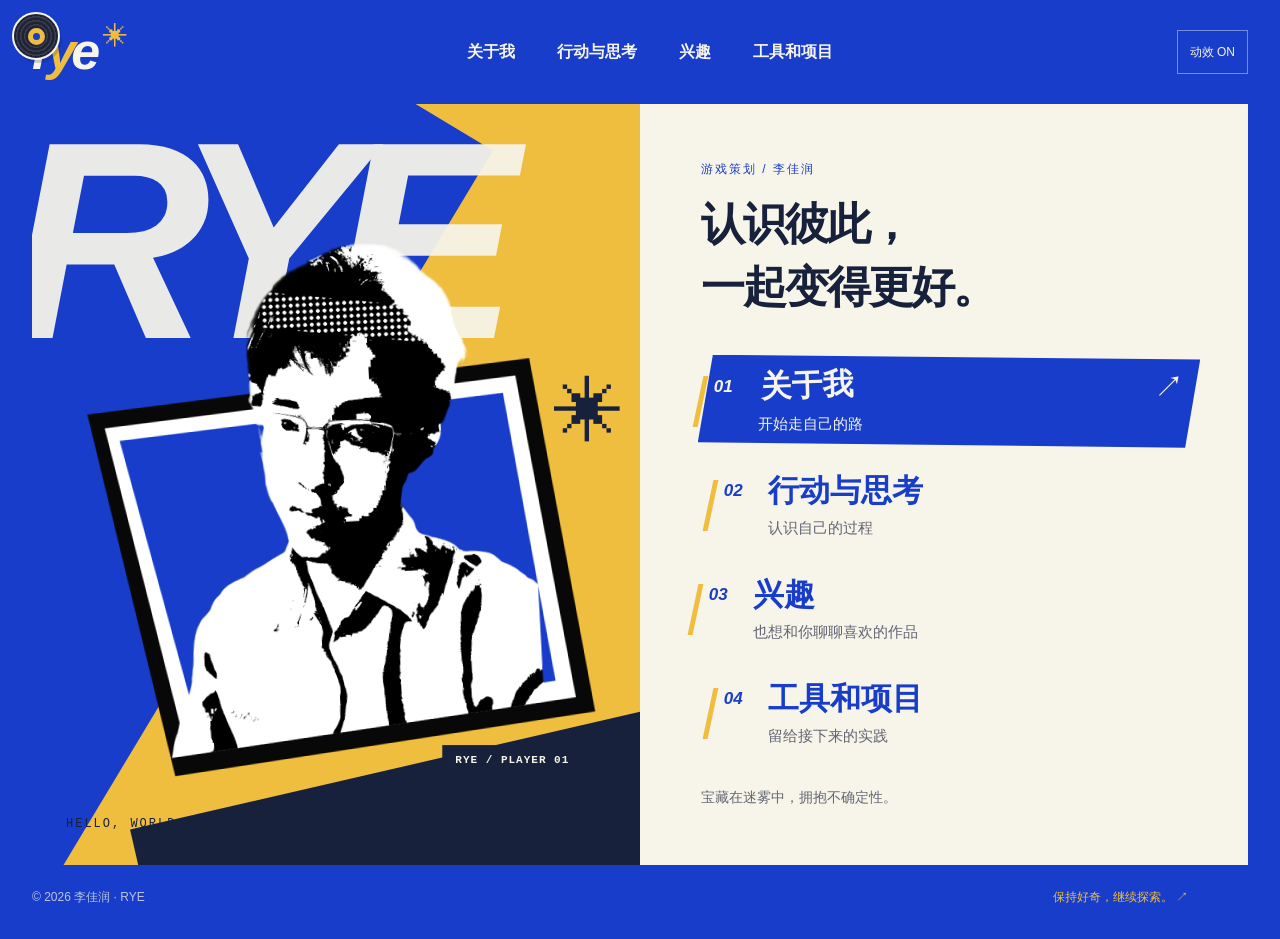
==== commit 1813a241: "Sync latest game-inspired homepage design and portrait" ====
--- a/index.html
+++ b/index.html
@@ -6,49 +6,29 @@
   <meta name="theme-color" content="#183dcb" />
   <title>李佳润 · Rye — 游戏策划与生活探索</title>
   <meta name="description" content="我是李佳润，Rye，一名游戏策划。这里记录我的入行经历、行动与思考，以及喜欢的故事和音乐。认识彼此，一起变得更好。" />
-  <link rel="stylesheet" href="css/style.css?v=environment-1" />
-  <script src="js/main.js?v=environment-1" defer></script>
+  <link rel="stylesheet" href="css/style.css?v=game-1" />
+  <script src="js/main.js?v=game-1" defer></script>
+  <link rel="stylesheet" href="css/game-ui.css?v=alignment-20261122" />
+  <script src="js/game-ui.js?v=alignment-20261122" defer></script>
 </head>
-<body>
+<body class="game-shell">
   <a class="skip-link" href="#main">跳到正文</a>
   <div class="site-shell">
     <header class="site-header">
-      <a class="brand" href="#about" aria-label="Rye，返回首页">r<span class="brand-y">y</span>e<span class="brand-star" aria-hidden="true">✳</span></a>
-      <nav class="navigation" aria-label="主要导航">
-        <a href="#about" class="nav-link is-active" aria-current="page"><span>01</span>关于我</a>
-        <a href="#action" class="nav-link"><span>02</span>行动与思考</a>
-        <a href="#life" class="nav-link"><span>03</span>兴趣</a>
-        <a href="#music" class="nav-link"><span>04</span>音乐大厅</a>
-        <a href="#shares" class="nav-link"><span>05</span>工具和项目</a>
-      </nav>
+      <a class="brand" href="#menu" aria-label="Rye，返回主菜单">r<span class="brand-y">y</span>e<span class="brand-star" aria-hidden="true">✳</span></a>
+      <nav class="navigation" aria-label="主要导航"><a href="#about" class="nav-link">关于我</a><a href="#action" class="nav-link">行动与思考</a><a href="#life" class="nav-link">兴趣</a><a href="#shares" class="nav-link">工具和项目</a></nav><button class="motion-toggle" type="button" aria-pressed="true">动效 ON</button>
       <span class="header-note">A LITTLE WORLD<br />BY RYE</span>
     </header>
 
     <main id="main" tabindex="-1">
-      <section class="panel home-panel is-active" id="about" aria-labelledby="home-title">
-        <div class="identity">
-          <div class="identity-top"><span>HELLO, WORLD.</span><span>个人档案 / 01</span></div>
-          <div class="rye-wordmark" aria-hidden="true">RYE</div>
-          <svg class="wheat-art" viewBox="0 0 460 400" fill="none" aria-hidden="true">
-            <circle cx="263" cy="203" r="145" stroke="currentColor" stroke-width="1" />
-            <circle cx="263" cy="203" r="126" stroke="currentColor" stroke-width="1" stroke-dasharray="2 8" />
-            <path d="M79 385C180 304 253 185 312 43M146 400C222 316 296 249 399 205" stroke="currentColor" stroke-width="4" />
-            <g fill="currentColor">
-              <path d="M296 83Q269 45 299 8Q326 48 296 83ZM282 113Q236 99 242 55Q288 71 282 113ZM281 115Q325 116 345 74Q302 72 281 115ZM264 151Q219 136 222 95Q268 109 264 151ZM264 151Q309 155 332 113Q289 111 264 151ZM245 190Q199 176 200 134Q248 147 245 190ZM245 190Q289 196 316 155Q270 151 245 190ZM221 230Q176 213 177 171Q224 186 221 230ZM221 230Q265 239 295 198Q249 192 221 230ZM196 267Q151 251 148 209Q196 224 196 267ZM196 267Q240 279 271 239Q225 232 196 267ZM369 225Q373 188 415 180Q412 220 369 225ZM339 245Q335 205 371 186Q379 226 339 245ZM337 248Q368 275 402 251Q373 222 337 248ZM305 273Q300 234 331 213Q343 254 305 273ZM302 276Q332 306 368 284Q337 252 302 276ZM271 303Q260 264 288 240Q306 278 271 303ZM269 306Q298 337 334 318Q306 285 269 306Z" />
-            </g>
-            <path d="M42 178h31m-15-15v30M385 68h24m-12-12v24M362 345h35m-17-17v34" stroke="currentColor" stroke-width="2" />
-          </svg>
-          <div class="name-block">
-            <p class="identity-kicker">PLAYER INTRODUCTION</p>
-            <div class="name-line"><h1 id="home-title">李佳润</h1><span class="occupation">游戏策划<span>GAME PLANNER</span></span></div>
-            <p class="purpose">认识彼此，<br />一起变得更好<span class="period">。</span></p>
-            <p class="purpose-en">LET’S MEET. LET’S GROW.</p>
-          </div>
-          <div class="identity-bottom"><span>不止一种可能</span><a href="#stories">读读我的故事 <span aria-hidden="true">↘</span></a></div>
-        </div>
-
+<section class="panel menu-panel is-active" id="menu" aria-labelledby="menu-title">
+ <div class="menu-art" aria-hidden="true"><span class="menu-word">RYE</span><div class="menu-portrait"><img src="review/p5-tutorial-2026-11-21/p5-portrait-blue-transparent.png" width="1200" height="1200" alt="" fetchpriority="high" decoding="async" draggable="false"><span class="portrait-stamp">RYE / PLAYER 01</span></div><span class="art-caption">HELLO, WORLD. / RYE</span><span class="art-corner">✳</span></div>
+ <div class="menu-content"><p class="eyebrow">游戏策划 / 李佳润</p><h1 id="menu-title" tabindex="-1">认识彼此，<br>一起变得更好。</h1><nav class="main-choices" aria-label="从这里开始"><a href="#about"><span>01</span><strong>关于我</strong><i aria-hidden="true">↗</i><small>开始走自己的路</small></a><a href="#action"><span>02</span><strong>行动与思考</strong><i aria-hidden="true">↗</i><small>认识自己的过程</small></a><a href="#life"><span>03</span><strong>兴趣</strong><i aria-hidden="true">↗</i><small>也想和你聊聊喜欢的作品</small></a><a href="#shares"><span>04</span><strong>工具和项目</strong><i aria-hidden="true">↗</i><small>留给接下来的实践</small></a></nav><p class="menu-foot">宝藏在迷雾中，拥抱不确定性。</p></div>
+ </section>
+      <section class="panel home-panel" id="about" aria-labelledby="home-title" hidden>
+        <a class="page-return" href="#menu"><span class="return-mark" aria-hidden="true">←</span><span>返回主菜单</span></a><div class="page-heading about-heading"><p class="eyebrow">01 / ABOUT ME</p><h1 id="home-title" tabindex="-1">一些关于我的事</h1><p>李佳润 · Rye / 游戏策划</p></div>
         <div class="home-stories" id="stories">
-          <div class="section-overline"><span>一些关于我的事</span><span>GET TO KNOW ME ↙</span></div>
+          <div class="section-overline"><span>一些关于我的事</span><span>GET TO KNOW ME</span></div>
           <article class="intro-row">
             <div class="intro-number" aria-hidden="true">01<span>START</span></div>
             <div class="intro-copy">
@@ -76,17 +56,17 @@
       </section>
 
       <section class="panel reading-panel" id="action" aria-labelledby="action-title" hidden>
-        <div class="page-heading" data-action-heading><p class="eyebrow">02 / KNOW YOURSELF</p><h1 id="action-title" tabindex="-1">行动与思考<span>↗</span></h1><p>认识自己的过程。</p></div>
-        <nav class="topic-directory" aria-label="选择阅读主题">
-          <a href="#action/cognition"><span class="topic-number">01</span><span><strong>认知</strong><span>几个容易听懂，却不容易内化的想法</span></span><span aria-hidden="true">↗</span></a>
-          <a href="#action/environment"><span class="topic-number">02</span><span><strong>环境</strong><span>过去的自己，也和过去的环境有关</span></span><span aria-hidden="true">↗</span></a>
-          <a href="#action/home"><span class="topic-number">03</span><span><strong>房子</strong><span>想住在什么样的地方</span></span><span aria-hidden="true">↗</span></a>
-          <a href="#action/work"><span class="topic-number">04</span><span><strong>工作</strong><span>游戏策划、做家教</span></span><span aria-hidden="true">↗</span></a>
-          <a href="#action/relationship"><span class="topic-number">05</span><span><strong>恋爱关系</strong><span>想法与改变</span></span><span aria-hidden="true">↗</span></a>
-        </nav>
+        <a class="page-return action-menu-return" href="#menu"><span class="return-mark" aria-hidden="true">←</span><span>返回主菜单</span></a><div class="page-heading" data-action-heading><p class="eyebrow">02 / KNOW YOURSELF</p><h1 id="action-title" tabindex="-1">行动与思考<span>↗</span></h1><p>认识自己的过程。</p></div>
+        <div class="topic-stage"><nav class="topic-directory" aria-label="选择阅读主题">
+          <a href="#action/cognition" data-topic-preview="0"><svg viewBox="0 0 100 100" fill="none" stroke="currentColor" stroke-width="5" stroke-linecap="square" aria-hidden="true"><path d="M20 78V48L48 20m-28 28h42m-14-28h20v20M62 48h18v30"/></svg><span class="topic-number">01</span><span><strong>认知</strong><span>有些机会，开始尝试以后才看得见。</span></span><span aria-hidden="true">↗</span></a>
+          <a href="#action/environment" data-topic-preview="1"><svg viewBox="0 0 100 100" fill="none" stroke="currentColor" stroke-width="5" stroke-linecap="square" aria-hidden="true"><path d="M18 16h64v68H18zM50 16v68M18 48h64"/></svg><span class="topic-number">02</span><span><strong>环境</strong><span>环境不仅影响能做什么，也影响拿什么经历来认识自己。</span></span><span aria-hidden="true">↗</span></a>
+          <a href="#action/home" data-topic-preview="2"><svg viewBox="0 0 100 100" fill="none" stroke="currentColor" stroke-width="5" stroke-linecap="square" aria-hidden="true"><path d="M12 48L50 16l38 32M24 40v44h52V40M43 84V60h16v24"/></svg><span class="topic-number">03</span><span><strong>房子</strong><span>住过这些地方，现在比较在意阳光、卫生和自己的空间。</span></span><span aria-hidden="true">↗</span></a>
+          <a href="#action/work" data-topic-preview="3"><svg viewBox="0 0 100 100" fill="none" stroke="currentColor" stroke-width="5" stroke-linecap="square" aria-hidden="true"><path d="M20 76l5-20L69 12l19 19-44 44-24 5zM25 56l19 19M59 22l19 19"/></svg><span class="topic-number">04</span><span><strong>工作</strong><span>比较喜欢人物美术和技能特效需求这部分。</span></span><span aria-hidden="true">↗</span></a>
+          <a href="#action/relationship" data-topic-preview="4"><svg viewBox="0 0 100 100" fill="none" stroke="currentColor" stroke-width="5" stroke-linecap="square" aria-hidden="true"><path d="M55 28a25 25 0 1 0 0 44M45 28a25 25 0 1 1 0 44"/></svg><span class="topic-number">05</span><span><strong>恋爱关系</strong><span>和不同的人交流后，原来的一些想法变了。</span></span><span aria-hidden="true">↗</span></a>
+        </nav><aside class="topic-preview" aria-hidden="true"><svg viewBox="0 0 100 100" fill="none" stroke="currentColor" stroke-width="5" stroke-linecap="square" aria-hidden="true"><path d="M20 78V48L48 20m-28 28h42m-14-28h20v20M62 48h18v30"/></svg><span>01 / 认知</span><p>有些机会，开始尝试以后才看得见。</p></aside></div>
         <div class="article-toolbar" hidden>
           <p class="article-path"><span class="know-yourself">KNOW YOURSELF</span>行动与思考 / <span data-topic-name></span></p>
-          <nav aria-label="文章返回"><a href="#about" data-reading-return hidden>↙ 返回刚才的位置</a><a href="#action">浏览全部主题 ↗</a></nav>
+          <nav aria-label="文章返回"><a href="#about" data-reading-return hidden><span class="return-mark" aria-hidden="true">←</span><span data-return-label>返回刚才的位置</span></a><a href="#action" class="all-topics">全部主题 ↗</a></nav>
         </div>
         <div class="reading-layout">
           <aside class="reading-index chapter-index" aria-label="认知小节"><span>本篇目录 / 5 节</span><a href="#action/cognition/uncertainty">01 拥抱不确定性</a><a href="#action/cognition/growth">02 成长型思维</a><a href="#action/cognition/agency">03 主体思维</a><a href="#action/cognition/action">04 行动引领思考</a><a href="#action/cognition/learning">05 向有成果的人学习</a></aside>
@@ -229,34 +209,59 @@
       </section>
 
       <section class="panel collection-panel" id="life" aria-labelledby="life-title" hidden>
+        <a class="page-return" href="#menu"><span class="return-mark" aria-hidden="true">←</span><span>返回主菜单</span></a>
         <div class="page-heading"><p class="eyebrow">03 / SIDE QUESTS</p><h1 id="life-title" tabindex="-1">故事之外，还有故事<span>✳</span></h1><p>电影、番剧、游戏和书。也想和你聊聊喜欢的作品。</p></div>
-        <div class="interest-categories" aria-label="兴趣范围"><span>电影 <i>FILMS</i></span><span>番剧 <i>ANIMATION</i></span><span>游戏 <i>GAMES</i></span><span>书 <i>BOOKS</i></span></div>
-        <div class="collection-note"><span class="large-asterisk" aria-hidden="true">✳</span><div><p class="eyebrow">书架上的两个名字</p><h2>《麦田里的守望者》<br />《伟大为什么不能被计划》</h2><p>先记下提到过的书。具体的阅读感受、电影和番剧清单，之后慢慢整理。</p></div></div>
-        <div class="text-links"><a href="#music">换个频道，去音乐大厅 ↗</a><a href="#about" data-return-home>回到关于我 ↙</a></div>
+        <div class="interest-categories" role="group" aria-label="兴趣类别" hidden>
+          <button type="button" data-interest-category="interest-animation" aria-controls="interest-animation" aria-pressed="true">番剧 <i>19 部／系列</i></button>
+          <button type="button" data-interest-category="interest-games" aria-controls="interest-games" aria-pressed="false">游戏 <i>6 款</i></button>
+          <button type="button" data-interest-category="interest-films" aria-controls="interest-films" aria-pressed="false">电影 <i>10 部</i></button>
+          <button type="button" data-interest-category="interest-books" aria-controls="interest-books" aria-pressed="false">书 <i>8 本</i></button>
+        </div>
+        <section class="interest-collection" id="interest-animation" aria-labelledby="interest-animation-title">
+          <h2 id="interest-animation-title">最喜欢的一些番剧</h2>
+          <ul class="interest-list">
+            <li>物语系列</li><li>CLANNAD</li><li>心理测量者</li><li>狼与香辛料</li><li>反叛的鲁路修</li>
+            <li>轻音少女</li><li>排球少年</li><li>三月的狮子</li><li>来自深渊</li><li>暗杀教室</li>
+            <li>FLCL（特别的她）</li><li>葬送的芙莉莲</li><li>血界战线</li><li>冰菓</li><li>龙与虎</li>
+            <li>宝石之国</li><li>漂流少年</li><li>Angel Beats!</li><li>xxxHOLiC</li>
+          </ul>
+        </section>
+        <section class="interest-collection" id="interest-games" aria-labelledby="interest-games-title">
+          <h2 id="interest-games-title">玩过的一部分游戏</h2>
+          <ul class="interest-list"><li>八方旅人</li><li>最终幻想7</li><li>女神异闻录5</li><li>鸣潮</li><li>英雄联盟</li><li>杀戮尖塔</li></ul>
+        </section>
+        <section class="interest-collection" id="interest-films" aria-labelledby="interest-films-title">
+          <h2 id="interest-films-title">喜欢、也推荐的电影</h2>
+          <ul class="interest-list"><li>海上钢琴师</li><li>怦然心动</li><li>黑天鹅</li><li>银翼杀手</li><li>天堂电影院</li><li>天使爱美丽</li><li>飞越疯人院</li><li>死亡诗社</li><li>爱乐之城</li><li>楚门的世界</li></ul>
+        </section>
+        <section class="interest-collection" id="interest-books" aria-labelledby="interest-books-title">
+          <h2 id="interest-books-title">推荐的书</h2>
+          <ul class="interest-list"><li>麦田里的守望者</li><li>伟大为什么不能被计划</li><li>被讨厌的勇气</li><li>绿野仙踪</li><li>变形记</li><li>禅与摩托车维修艺术</li><li>纳瓦尔宝典</li><li>老人与海</li></ul>
+        </section>
+        <div class="text-links"><a href="#music">换个频道，去音乐大厅 ↗</a><a href="#about" class="page-return" data-return-home><span class="return-mark" aria-hidden="true">←</span><span>返回自我介绍</span></a></div>
       </section>
 
       <section class="panel collection-panel" id="music" aria-labelledby="music-title" hidden>
+        <a class="page-return" href="#menu"><span class="return-mark" aria-hidden="true">←</span><span>返回主菜单</span></a>
         <div class="page-heading"><p class="eyebrow">04 / MUSIC HALL</p><h1 id="music-title" tabindex="-1">音乐大厅<span>♪</span></h1><p>给喜欢的音乐，留一个位置。</p></div>
-        <p class="collection-description">先留下六个名字。曲目还在整理，这里暂时没有播放功能。</p>
-        <div class="music-grid" aria-label="音乐内容的六个候选名称">
-          <article class="music-item"><span>01 /</span><h2>NO<br />LIMIT</h2><p>不设限</p><span class="music-mark" aria-hidden="true">↗</span></article>
-          <article class="music-item"><span>02 /</span><h2 aria-label="OTHERWORLD">OTHER<br />WORLD</h2><p>另一个世界</p><span class="music-mark" aria-hidden="true">✳</span></article>
-          <article class="music-item"><span>03 /</span><h2>FOREVER<br />YOUNG</h2><p>永远年轻</p><span class="music-mark" aria-hidden="true">∞</span></article>
-          <article class="music-item"><span>04 /</span><h2>AFTER<br />DARK</h2><p>午夜之后</p><span class="music-mark" aria-hidden="true">☾</span></article>
-          <article class="music-item"><span>05 /</span><h2>GOOD<br />VIBES</h2><p>天气俱乐部</p><span class="music-mark" aria-hidden="true">☼</span></article>
-          <article class="music-item"><span>06 /</span><h2>SOUL<br />SPACE</h2><p>灵魂留白</p><span class="music-mark" aria-hidden="true">≈</span></article>
-        </div>
-        <a class="return-button" href="#about" data-return-home>↙ 回到关于我</a>
+        <p class="collection-description">音乐分为两类，曲目还在整理。右下角的小唱片可展开、移动；这里暂时没有播放功能。</p><div class="music-categories"><section><span aria-hidden="true">♩</span><h2>有人声的音乐</h2><p>尚未添加曲目。</p></section><section><span aria-hidden="true">♫</span><h2>纯音乐</h2><p>尚未添加曲目。</p></section></div><a class="page-return" href="#about" data-return-home><span class="return-mark" aria-hidden="true">←</span><span>回到关于我</span></a>
       </section>
 
       <section class="panel collection-panel" id="shares" aria-labelledby="shares-title" hidden>
+        <a class="page-return" href="#menu"><span class="return-mark" aria-hidden="true">←</span><span>返回主菜单</span></a>
         <div class="page-heading"><p class="eyebrow">05 / WORK IN PROGRESS</p><h1 id="shares-title" tabindex="-1">工具和项目分享<span>↗</span></h1><p>做过的东西，和想分享的发现。</p></div>
-        <div class="empty-note"><span aria-hidden="true">＋</span><h2>留一块地方，给接下来的实践。</h2><p>具体工具和项目还在整理，有内容后再放进来。</p><a class="return-button" href="#about" data-return-home>↙ 先认识一下我</a></div>
+        <div class="empty-note"><span aria-hidden="true">＋</span><h2>留一块地方，给接下来的实践。</h2><p>具体工具和项目还在整理，有内容后再放进来。</p><a class="page-return" href="#about" data-return-home><span class="return-mark" aria-hidden="true">←</span><span>先认识一下我</span></a></div>
       </section>
     </main>
+    <div class="menu-burst" aria-hidden="true" hidden>✳</div>
+    <div class="scene-transition" aria-hidden="true" hidden><div class="scene-cuts"><i></i><i></i><i></i></div><span></span></div>
 
     <footer class="site-footer"><span>© <span id="year">2026</span> 李佳润 · RYE</span><span>保持好奇，继续探索。<span aria-hidden="true"> ↗</span></span></footer>
   </div>
   <noscript><style>.panel[hidden] { display: block !important; } .reading-index { position: static; }</style><p class="noscript-note">当前显示所有栏目；开启 JavaScript 后可使用栏目切换和阅读位置恢复。</p></noscript>
+<aside class="sound-widget" aria-label="音乐附件" data-kind="vocal">
+ <button class="sound-disc" type="button" aria-label="音乐：展开歌单；方向键移动，Home归位" aria-expanded="false" aria-controls="sound-options"><span aria-hidden="true"></span></button>
+ <div class="sound-options" id="sound-options" hidden><div class="sound-controls"><button type="button" data-sound-kind="vocal" aria-label="有人声的音乐" aria-pressed="true"><svg viewBox="0 0 24 24" aria-hidden="true"><rect x="8" y="2" width="8" height="13" rx="4"/><path d="M5 10v2a7 7 0 0 0 14 0v-2M12 19v3M8 22h8"/></svg></button><button type="button" data-sound-kind="instrumental" aria-label="纯音乐" aria-pressed="false"><svg viewBox="0 0 24 24" aria-hidden="true"><path d="M3 3h18v18H3zM9 3v18M15 3v18M6 3v9M12 3v9M18 3v9"/></svg></button><button type="button" disabled aria-label="播放不可用：尚未添加曲目"><svg viewBox="0 0 24 24" aria-hidden="true"><path d="M7 4l13 8-13 8zM3 3l18 18"/></svg></button></div><p class="sound-caption"><strong>有人声的音乐</strong><span>曲目整理中 · 暂不可播放</span></p><a href="#music">音乐内容 ↗</a></div>
+ </aside>
 </body>
 </html>
--- a/css/style.css
+++ b/css/style.css
@@ -98,8 +98,16 @@
 .return-button:hover { background: var(--gold); color: var(--blue); }
 .return-button:focus-visible { outline-offset: 4px; }
 .interest-categories { display: grid; grid-template-columns: repeat(4, 1fr); border-bottom: 1px solid var(--line); }
-.interest-categories > span { padding: 26px 0; font-size: 22px; font-weight: 800; color: var(--blue); }
-.interest-categories i { display: block; font: 9px/1.5 Consolas, monospace; letter-spacing: 1px; margin-top: 9px; }
+.interest-categories > button { min-height: 72px; padding: 16px 8px; border: 0; border-bottom: 4px solid transparent; background: none; text-align: left; font-size: 20px; font-weight: 800; color: var(--blue); cursor: pointer; }
+.interest-categories > button[aria-pressed="true"] { border-bottom-color: var(--blue); background: var(--gold); }
+.interest-categories > button:hover { border-bottom-color: var(--blue); }
+.interest-categories > button:focus-visible { outline: 3px solid var(--blue); outline-offset: -3px; }
+.interest-categories i { display: block; font: normal 14px/1.5 var(--sans); margin-top: 6px; }
+.interest-collection { padding: 32px 0; }
+.interest-collection h2 { color: var(--blue-dark); font-size: 22px; line-height: 1.6; margin-bottom: 20px; }
+.interest-list { display: grid; grid-template-columns: repeat(2, minmax(0, 1fr)); gap: 0 32px; list-style: none; padding: 0; margin: 0; }
+.interest-list li { padding: 12px 0; border-bottom: 1px solid var(--line); font-size: 18px; line-height: 1.8; overflow-wrap: anywhere; }
+@media (max-width: 600px) { .interest-list { grid-template-columns: 1fr; } .interest-list li { font-size: 17px; } }
 .collection-note { display: flex; align-items: center; gap: 42px; padding: 54px 0; }
 .large-asterisk { font: 160px/1 Arial, sans-serif; color: var(--gold); }
 .collection-note h2 { font-size: 23px; line-height: 1.9; }
@@ -181,7 +189,7 @@
   .note-entry h2 { font-size: 22px; }
   .note-entry p { font-size: 13px; }
   .interest-categories { grid-template-columns: repeat(2, 1fr); }
-  .interest-categories > span { padding: 23px 0; font-size: 21px; }
+  .interest-categories > button { font-size: 18px; }
   .collection-note { display: block; padding: 30px 0; }
   .large-asterisk { font-size: 85px; display: block; margin-bottom: 25px; }
   .collection-note h2 { font-size: 18px; }
--- a/css/game-ui.css
+++ b/css/game-ui.css
@@ -0,0 +1,183 @@
+/* Current abstract game interface; historic versions retain their own assets. */
+:root { --blue: #183dcb; --blue-dark: #15319c; --ink: #17213c; --gold: #f0be3e; --paper: #f7f4e9; --muted: #626675; --line: #17213c24; }
+html { scroll-padding-top: 26px; }
+body.game-shell { padding: 0 32px; background: var(--blue); font-size: 18px; }
+button { color: inherit; }
+button:focus-visible, a:focus-visible, summary:focus-visible { outline: 3px solid var(--blue); outline-offset: 5px; }
+.site-shell { max-width: 1440px; }
+.site-header { min-height: 104px; gap: 28px; }
+.brand { font-size: 52px; }
+.navigation { gap: 10px; }
+.navigation .nav-link { font-size: 16px; padding: 13px 16px; }
+.nav-link.is-active { box-shadow: none; transform: skew(-5deg); }
+.header-note { display: none; }
+.motion-toggle { flex-shrink: 0; border: 1px solid #ffffff66; color: var(--paper); background: none; padding: 10px 12px; min-height: 44px; font-size: 12px; cursor: pointer; }
+.motion-toggle:focus-visible { outline-color: var(--gold); }
+main { min-height: calc(100svh - 176px); }
+.panel { animation: none !important; }
+h1[tabindex="-1"]:focus { outline: none; }
+.menu-panel { display: grid; grid-template-columns: 1fr 1fr; min-height: min(780px, calc(100svh - 176px)); overflow: hidden; }
+.menu-art { position: relative; min-height: 680px; overflow: hidden; background: var(--gold); isolation: isolate; }
+.menu-art::before { content: ''; position: absolute; width: 80%; height: 135%; background: var(--blue); transform: rotate(31deg); top: -20%; left: -42%; z-index: -1; }
+.menu-art::after { content: ''; position: absolute; background: var(--ink); height: 21%; width: 90%; bottom: -8%; right: -8%; transform: rotate(-13deg); z-index: -1; }
+.menu-word { position: absolute; top: 10px; left: -25px; font: 900 italic clamp(160px, 22vw, 330px)/.9 Arial, sans-serif; letter-spacing: -.11em; color: var(--paper); opacity: .94; }
+.menu-portrait { position: absolute; width: 94%; max-width: 570px; left: 3%; top: 16%; transform: rotate(-3deg); transition: transform 220ms cubic-bezier(.16,.8,.2,1); }
+.menu-portrait img { display: block; width: 100%; height: auto; object-fit: contain; user-select: none; }
+.portrait-stamp { position: absolute; right: 9%; bottom: 2%; padding: 8px 13px; color: var(--paper); background: var(--ink); font: 700 11px/1.3 Consolas,monospace; letter-spacing: 1px; transform: rotate(3deg); }
+.art-caption { position: absolute; bottom: 31px; left: 34px; font: 12px/1.6 Consolas,monospace; letter-spacing: 2px; }
+.art-corner { position: absolute; top: 36%; right: 16px; font: 70px/1 Arial; }
+.menu-content { align-self: center; padding: 55px 10%; }
+.eyebrow { font: 12px/1.8 Consolas,var(--sans); letter-spacing: 2px; margin-bottom: 12px; }
+.menu-content h1 { color: var(--ink); font-size: clamp(30px, 3.4vw, 49px); line-height: 1.45; letter-spacing: -2px; font-weight: 900; }
+.main-choices { display: grid; gap: 11px; margin: 36px -8px 25px; }
+.main-choices a { position: relative; display: grid; grid-template-columns: 32px 1fr 30px; gap: 2px 12px; align-items: center; padding: 11px 16px; color: var(--blue); transition: transform 180ms,background 180ms,color 180ms; }
+.main-choices a:nth-child(even) { margin-left: 15px; }
+.main-choices a::before { content: ''; position: absolute; width: 5px; height: 55%; background: var(--gold); top: 23%; left: 0; transform: skew(-12deg); }
+.main-choices a:hover, .main-choices a:focus-visible, .main-choices a.is-current { background: var(--blue); color: var(--paper); transform: translateX(5px); }
+.main-choices strong { font-size: clamp(22px, 2.4vw, 33px); font-weight: 900; }
+.main-choices span { font: italic 700 17px/1 Arial; }
+.main-choices i { font: normal 30px/1 Arial; }
+.main-choices small { grid-column: 2 / 4; color: var(--muted); font-size: 15px; line-height: 1.8; }
+.main-choices a:hover small, .main-choices a:focus-visible small, .main-choices a.is-current small { color: var(--paper); }
+.menu-panel[data-selection="1"] .menu-portrait { transform: rotate(-1deg) translateY(-5px); }
+.menu-panel[data-selection="2"] .menu-portrait { transform: rotate(-7deg) scale(1.025); }
+.menu-panel[data-selection="3"] .menu-portrait { transform: rotate(-4deg) translateX(5px); }
+.menu-art::before, .menu-word, .art-corner { transition: transform 220ms cubic-bezier(.16,.8,.2,1); }
+.menu-panel[data-selection="2"] .menu-art::before { transform: rotate(24deg) translateX(10px); }
+.menu-panel[data-selection="3"] .menu-word { transform: rotate(-5deg) translateY(12px); }
+.menu-panel[data-selection="1"] .art-corner, .menu-panel[data-selection="3"] .art-corner { transform: rotate(35deg); }
+.main-choices a { isolation: isolate; }
+.main-choices a::after { content: ''; position: absolute; inset: 0; background: var(--blue); clip-path: polygon(3% 0,100% 5%,97% 100%,0 94%); transform: scaleX(.2); transform-origin: left; opacity: 0; z-index: -1; transition: transform 180ms, opacity 180ms; }
+.main-choices a:hover, .main-choices a:focus-visible, .main-choices a.is-current { background: transparent; }
+.main-choices a:hover::after, .main-choices a:focus-visible::after, .main-choices a.is-current::after { opacity: 1; transform: scaleX(1); }
+.main-choices strong { transition: transform 180ms; transform-origin: left; }
+.main-choices a.is-current strong { transform: rotate(-2deg) translateX(3px); }
+.main-choices i { opacity: 0; transform: translateX(-8px); transition: opacity 180ms, transform 180ms; }
+.main-choices a.is-current i { opacity: 1; transform: none; }
+/* Visual overlays never own navigation, focus or pointer input. */
+.menu-burst { position: fixed; z-index: 102; pointer-events: none; color: var(--gold); font: 180px/1 Arial,sans-serif; text-shadow: 3px 3px 0 var(--ink); }
+.scene-transition { position: fixed; inset: 0; z-index: 101; overflow: hidden; pointer-events: none; }
+.scene-cuts { position: absolute; inset: 0; }
+.scene-transition.is-returning .scene-cuts { transform: scaleX(-1); }
+.scene-cuts i { position: absolute; inset: -30%; background: var(--ink); transform: translateX(-140%) skewX(-18deg); }
+.scene-cuts i:nth-child(2) { background: var(--blue); top: 30%; bottom: 30%; }
+.scene-cuts i:nth-child(3) { background: var(--paper); top: 52%; bottom: 28%; }
+.scene-transition > span { position: absolute; left: 10%; top: 38%; max-width: 80%; color: var(--gold); font: 900 italic clamp(34px,7vw,100px)/1.3 var(--sans); letter-spacing: -2px; opacity: 0; }
+@media (max-width: 760px) { .menu-portrait { width: min(78%,330px); max-width: none; top: 4px; left: auto; right: 2%; } .portrait-stamp { font-size: 10px; padding: 6px 9px; } .menu-burst { font-size: 120px; } }
+@media (max-width: 360px) { .menu-portrait { width: 82%; right: 0; top: 7px; } }
+.menu-foot { font-size: 14px; color: var(--muted); line-height: 1.8; }
+.home-panel { display: block; padding: 38px 7% 55px; min-height: 720px; }
+.page-return { display: inline-flex; align-items: center; gap: 12px; min-height: 56px; font-size: 18px; font-weight: 800; color: var(--blue); margin-bottom: 24px; }
+.return-mark { display: inline-flex; justify-content: center; align-items: center; flex: 0 0 40px; width: 40px; height: 40px; background: var(--gold); color: var(--ink); font: 900 28px/1 Arial,sans-serif; clip-path: polygon(12% 0,100% 0,88% 100%,0 100%); transition: transform 180ms; }
+.page-return:hover .return-mark, [data-reading-return]:hover .return-mark { transform: translateX(-3px) rotate(-4deg); }
+.page-heading { border: 0; padding-bottom: 22px; }
+.page-heading h1 { color: var(--ink); font-size: clamp(32px, 4vw, 54px); line-height: 1.45; }
+.page-heading > p:last-child { font-size: 16px; }
+.page-heading h1 > span { color: var(--blue); font-size: .8em; }
+.home-stories { display: block; max-width: 780px; padding: 8px 0 0; margin: 0 auto; }
+.section-overline { display: none; }
+.intro-row { grid-template-columns: 40px 1fr; gap: 22px; padding: 30px 0 35px; border: 0; }
+.intro-number { font-size: 25px; }
+.intro-number > span { display: none; }
+.intro-copy h2 { font-size: 26px; color: var(--ink); margin-bottom: 18px; }
+.intro-copy h2 small { display: inline; padding-left: 14px; font-size: 14px; }
+.intro-copy p { font-size: 18px; line-height: 1.95; color: var(--ink); }
+.keyword { margin: 0 2px; padding: 0; }
+.keyword span { font-size: 12px; }
+.text-links { gap: 12px 25px; }
+.text-links a { font-size: 16px; min-height: 44px; display: inline-flex; align-items: center; line-height: 1.6; padding: 5px 0; border: 0; }
+.text-links a.page-return { font-size: 18px; min-height: 56px; gap: 12px; }
+.text-links a.page-return > span { margin-left: 0; }
+.stories-bottom p { font-size: 14px; }
+.reading-panel, .collection-panel { padding: 38px 7% 60px; min-height: 720px; }
+.topic-stage { display: grid; grid-template-columns: 1.2fr 1fr; gap: 7%; align-items: start; margin-top: 16px; }
+.topic-directory { width: 100%; margin: 0; }
+.topic-directory > a { position: relative; grid-template-columns: 45px 24px minmax(0,1fr) 22px; gap: 14px; min-height: 109px; padding: 19px 12px; border: 0; transition: transform 180ms, color 180ms, background 180ms; }
+.topic-directory > a:nth-child(even) { margin-left: 14px; }
+.topic-directory > a > svg { width: 42px; height: 42px; color: var(--blue); }
+.topic-number { background: none; clip-path: none; font-size: 14px; color: var(--muted); }
+.topic-directory strong { color: var(--ink); font-size: 27px; margin-bottom: 5px; }
+.topic-directory strong + span { font-size: 15px; line-height: 1.7; }
+.topic-directory > a:hover, .topic-directory > a:focus-visible { transform: translateX(5px); background: #f0be3e35; }
+.topic-directory > a.is-preview::before { content: ''; position: absolute; left: -3px; width: 5px; height: 45%; background: var(--blue); transform: skew(-10deg); }
+.topic-preview { position: sticky; top: 50px; padding: 30px 20px; color: var(--blue); }
+.topic-preview svg { display: block; width: min(100%,260px); height: 260px; margin: 0 auto 25px; stroke-width: 3; transform: rotate(-7deg); }
+.topic-preview span { display: block; font-size: 14px; margin-bottom: 16px; }
+.topic-preview p { font-size: 24px; line-height: 1.8; color: var(--ink); }
+.article-toolbar { align-items: center; padding-bottom: 20px; }
+.article-path { font-size: 14px; }
+.know-yourself { font-size: 12px; }
+.article-toolbar nav { gap: 10px 24px; }
+.article-toolbar a[data-reading-return] { min-height: 56px; gap: 12px; font-size: 18px; font-weight: 800; }
+.article-toolbar a.all-topics { font-size: 17px; min-height: 52px; font-weight: 700; }
+.is-reading-topic .note-entry p { font-size: 18px; line-height: 1.95; margin-bottom: 24px; }
+.is-reading-topic .note-entry h2 { color: var(--ink); }
+.note-index { font-size: 14px; }
+.is-reading-topic .note-subsection { border: 0; padding-top: 24px; margin-top: 40px; }
+.is-reading-topic .note-subsection h3 { color: var(--ink); font-size: 23px; padding-left: 15px; border-left: 4px solid var(--gold); }
+.chapter-index > span { font-size: 14px; letter-spacing: 0; }
+.chapter-index a { font-size: 15px; border-left: 2px solid var(--line); }
+.mobile-chapters summary, .mobile-chapters a { font-size: 15px; }
+.interest-categories { display: flex; flex-wrap: wrap; gap: 8px 12px; border: 0; margin: 20px 0 16px; }
+.interest-categories > button { min-height: 52px; padding: 10px 20px; font-size: 18px; background: #17213c08; border: 0; transform: skew(-5deg); transition: transform 180ms,background 180ms; }
+.interest-categories > button[aria-pressed="true"] { background: var(--blue); color: var(--paper); transform: translateY(-4px) skew(-5deg); }
+.interest-categories i { display: none; }
+.interest-collection { padding-top: 20px; }
+.interest-collection h2 { font-size: 20px; font-weight: 600; color: var(--muted); margin-bottom: 25px; }
+.interest-list { grid-template-columns: repeat(3,minmax(0,1fr)); gap: 34px 30px; align-items: center; padding-bottom: 20px; }
+.interest-list li:nth-child(3n+2) { margin-top: 30px; }
+.interest-list li { position: relative; display: flex; align-items: center; justify-content: center; text-align: center; min-height: 164px; padding: 28px 20px; border: 0; color: var(--ink); background: linear-gradient(120deg,#f0be3e24,transparent 75%); font-size: 20px; line-height: 1.75; font-weight: 700; isolation: isolate; }
+.interest-list li::before, .interest-list li::after { content: ''; position: absolute; width: 22px; height: 22px; border-color: var(--blue); border-style: solid; pointer-events: none; }
+#interest-animation li::before { left: 4px; top: 4px; border-width: 2px 0 0 2px; }
+#interest-animation li::after { right: 4px; bottom: 4px; border-width: 0 2px 2px 0; }
+#interest-games li::before { border: 0; left: 8px; top: 8px; width: 22px; height: 22px; background: var(--blue); clip-path: polygon(35% 0,65% 0,65% 35%,100% 35%,100% 65%,65% 65%,65% 100%,35% 100%,35% 65%,0 65%,0 35%,35% 35%); }
+#interest-games li::after { right: 10px; bottom: 12px; border: 0; height: 4px; width: 34px; background: var(--gold); transform: rotate(-10deg); }
+#interest-films li { background: #f0be3e18; border-block: 1px dashed #183dcb66; }
+#interest-films li::before, #interest-films li::after { top: calc(50% - 10px); background: var(--paper); border: 0; border-radius: 50%; width: 20px; height: 20px; }
+#interest-films li::before { left: -10px; } #interest-films li::after { right: -10px; }
+#interest-books li { padding-left: 30px; background: linear-gradient(90deg,#183dcb12,transparent); }
+#interest-books li::before { width: 4px; height: calc(100% - 20px); background: var(--blue); left: 8px; top: 10px; border: 0; }
+#interest-books li::after { display: none; }
+.collection-description { font-size: 17px; line-height: 1.9; max-width: 640px; }
+.music-categories { display: flex; gap: 60px; flex-wrap: wrap; padding: 40px 0; }
+.music-categories section { flex: 1 1 240px; border-left: 4px solid var(--gold); padding: 10px 25px; }
+.music-categories section > span { font-size: 40px; color: var(--blue); }
+.music-categories h2 { font-size: 23px; margin: 12px 0; }
+.music-categories p { font-size: 17px; color: var(--muted); }
+.empty-note { max-width: 680px; padding-top: 30px; }
+.empty-note p { font-size: 18px; }
+.empty-note > span { font-size: 70px; color: var(--blue); }
+.site-footer { font-size: 12px; letter-spacing: 0; padding: 22px 0 32px; padding-right: 60px; line-height: 1.7; }
+.sound-widget { position: fixed; z-index: 50; width: 48px; height: 48px; left: calc(100vw - 72px); top: calc(100dvh - 76px); }
+.sound-disc { display: grid; place-items: center; width: 48px; height: 48px; border-radius: 50%; padding: 0; border: 2px solid var(--paper); background: repeating-radial-gradient(circle,#202334 0 2px,#383d51 3px 4px); box-shadow: 2px 3px 0 #17213c33; cursor: grab; touch-action: none; }
+.sound-disc > span { width: 17px; height: 17px; border: 5px solid var(--gold); background: var(--blue); border-radius: 50%; }
+.sound-disc:focus-visible { outline-color: var(--gold); }
+.sound-widget.is-dragging .sound-disc { cursor: grabbing; }
+.sound-options { position: absolute; width: 226px; bottom: 61px; right: 0; padding: 14px; background: var(--paper); box-shadow: 4px 5px 0 #17213c33; border-top: 4px solid var(--gold); max-height: calc(100dvh - 24px); overflow-y: auto; }
+.sound-widget.opens-right .sound-options { right: auto; left: 0; }
+.sound-widget.opens-down .sound-options { bottom: auto; top: 61px; }
+.sound-controls { display: flex; gap: 8px; }
+.sound-controls button { display: grid; place-items: center; width: 52px; height: 46px; border: 0; background: #17213c0a; color: var(--blue); cursor: pointer; }
+.sound-controls button[aria-pressed="true"] { background: var(--gold); }
+.sound-controls button:disabled { opacity: .4; cursor: not-allowed; }
+.sound-controls svg { width: 24px; height: 24px; fill: none; stroke: currentColor; stroke-width: 1.7; stroke-linecap: round; }
+.sound-caption { margin: 12px 0 5px; font-size: 14px; line-height: 1.8; }
+.sound-caption strong, .sound-caption span { display: block; }
+.sound-caption span { color: var(--muted); font-size: 13px; }
+.sound-options > a { display: inline-flex; min-height: 44px; align-items: center; font-size: 14px; color: var(--blue); }
+@media (min-width: 961px) { .topic-directory strong + span { min-height: 26px; } }
+@media (max-width: 1100px) { .site-header { gap: 15px; } .navigation { gap: 0; } .navigation .nav-link { font-size: 15px; padding-inline: 10px; } .menu-content { padding: 40px 7%; } .menu-art { min-height: 650px; } .topic-stage { gap: 3%; grid-template-columns: 1.3fr 1fr; } }
+@media (max-width: 960px) { .topic-stage { display: block; } .topic-preview { display: none; } .topic-directory { max-width: 700px; margin-inline: auto; } .interest-list { grid-template-columns: repeat(2,minmax(0,1fr)); } .site-header { flex-wrap: wrap; } .menu-panel { grid-template-columns: .8fr 1fr; } .menu-content h1 { font-size: 33px; } .main-choices strong { font-size: 26px; } .menu-art { min-height: 640px; } .menu-word { font-size: 240px; } .portrait-letter { font-size: 170px; } }
+@media (max-width: 760px) { body.game-shell { padding: 0 16px; font-size: 17px; } .site-header { display: flex; padding: 22px 0 18px; gap: 16px; } .brand { margin: 0; font-size: 43px; } .navigation { order: 3; width: 100%; justify-content: flex-start; flex-wrap: wrap; gap: 4px; } .navigation .nav-link { font-size: 14px; min-height: 44px; padding: 11px 9px; } .motion-toggle { margin-left: auto; } .menu-panel { display: block; } .menu-art { min-height: 350px; height: 350px; } .menu-word { font-size: 210px; top: -9px; left: -14px; } .portrait-shadow, .portrait-letter { width: 43%; height: 70%; top: 20%; left: 42%; } .portrait-shadow { left: 47%; top: 24%; } .portrait-letter { font-size: 155px; } .portrait-letter span { font-size: 42px; } .art-caption { bottom: 20px; left: 22px; max-width: 37%; font-size: 12px; } .art-corner { top: 60%; left: 23px; right: auto; font-size: 53px; } .menu-content { padding: 32px 24px 38px; } .menu-content h1 { font-size: clamp(28px,7vw,40px); letter-spacing: -1px; } .main-choices { margin-top: 24px; } .main-choices strong { font-size: 25px; } .main-choices a { padding: 12px 10px; gap: 2px 6px; grid-template-columns: 26px 1fr 24px; } .main-choices small { font-size: 14px; } .home-panel, .reading-panel, .collection-panel, .is-reading-topic { padding: 24px 22px 44px; min-height: 600px; } .page-return { margin-bottom: 20px; } .intro-row { grid-template-columns: 1fr; gap: 8px; padding: 22px 0 30px; } .intro-number { font-size: 18px; } .intro-copy h2 { font-size: 23px; } .intro-copy h2 small { display: block; padding-left: 0; margin-top: 3px; } .intro-copy p, .is-reading-topic .note-entry p { font-size: 17px; line-height: 1.95; } .text-links a { font-size: 16px; } .stories-bottom { padding: 20px 0; } .stories-bottom p { font-size: 14px; } .page-heading h1 { font-size: 32px; } .page-heading > p:last-child { font-size: 16px; } .eyebrow { font-size: 12px; letter-spacing: 1px; } .topic-directory > a { grid-template-columns: 35px 20px minmax(0,1fr) 16px; gap: 9px; padding: 18px 3px; } .topic-directory > a:nth-child(even) { margin-left: 0; } .topic-directory > a > svg { width: 32px; height: 32px; } .topic-directory strong { font-size: 24px; } .topic-directory strong + span { font-size: 15px; } .topic-number { font-size: 12px; } .article-toolbar a[data-reading-return] { font-size: 18px; } .article-toolbar nav { gap: 4px 20px; } .article-path { font-size: 14px; } .know-yourself { font-size: 12px; } .is-reading-topic .note-subsection h3 { font-size: 21px; } .interest-categories { gap: 9px; } .interest-categories > button { font-size: 17px; padding: 10px 15px; } .interest-list { gap: 24px 16px; } .interest-list li { min-height: 155px; font-size: 18px; padding: 25px 13px; } .interest-collection h2 { font-size: 18px; } .site-footer { flex-wrap: wrap; font-size: 12px; gap: 8px; } .empty-note h2 { font-size: 23px; } .empty-note p { font-size: 17px; } }
+@media (max-width: 360px) { body.game-shell { padding: 0 10px; } .home-panel, .reading-panel, .collection-panel { padding-inline: 18px; } .menu-art { height: 300px; min-height: 300px; } .menu-word { font-size: 185px; } .portrait-letter { font-size: 130px; } .menu-content { padding-inline: 20px; } .navigation .nav-link { font-size: 14px; padding-inline: 7px; } .interest-list { grid-template-columns: 1fr; gap: 22px; } .interest-list li { min-height: 130px; } .topic-directory > a { grid-template-columns: 28px 18px minmax(0,1fr) 14px; gap: 6px; } .topic-directory > a > svg { width: 26px; } }
+@media (prefers-reduced-motion: reduce) { *, *::before, *::after { animation: none !important; transition: none !important; } }
+.motion-off *, .motion-off *::before, .motion-off *::after { animation: none !important; transition: none !important; }
+/* Vary spacing and cover proportions without assigning works a ranking. */
+@media (min-width: 961px) {
+  .interest-list { grid-template-columns: repeat(12,minmax(0,1fr)); }
+  .interest-list li { grid-column: span 4; background-size: 75% 100%; background-repeat: no-repeat; }
+  .interest-list li:nth-child(6n+2), .interest-list li:nth-child(6n+6) { grid-column: span 3; }
+  .interest-list li:nth-child(6n+3), .interest-list li:nth-child(6n+4) { grid-column: span 5; }
+}
+@media (max-width: 960px) { .interest-list li:nth-child(3n+2) { margin-top: 0; } .interest-list li:nth-child(even) { margin-top: 20px; } }
+@media (max-width: 360px) { .interest-list li:nth-child(even) { margin-top: 0; } }
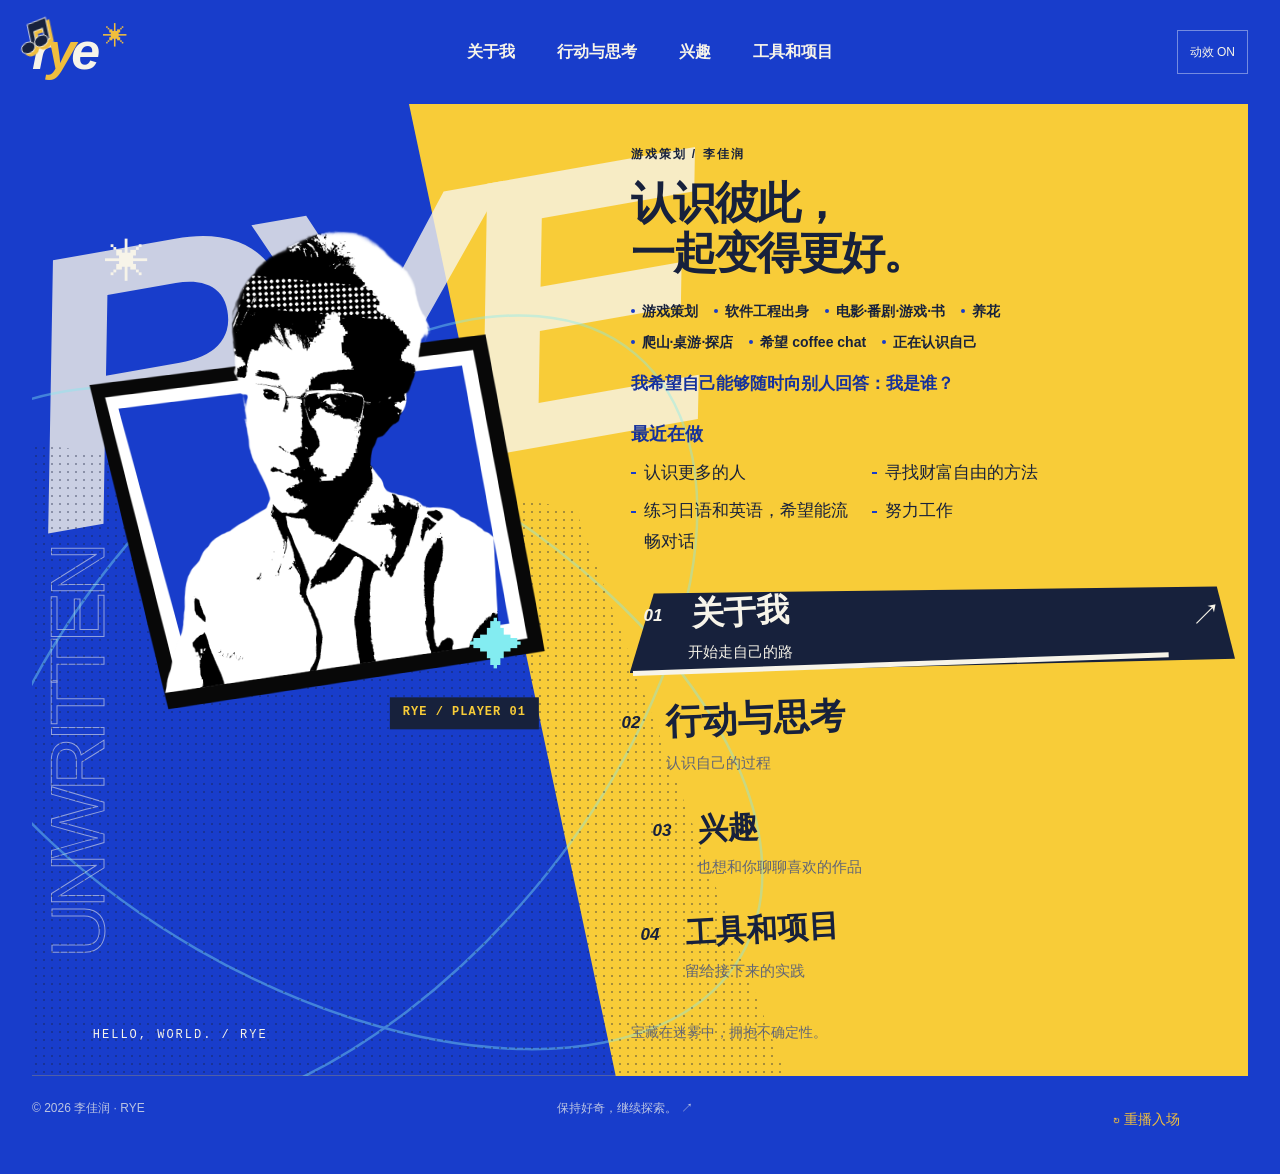
==== commit 3d042b13: "Update homepage identity, interests, music controls and transitions" ====
--- a/index.html
+++ b/index.html
@@ -7,9 +7,9 @@
   <title>李佳润 · Rye — 游戏策划与生活探索</title>
   <meta name="description" content="我是李佳润，Rye，一名游戏策划。这里记录我的入行经历、行动与思考，以及喜欢的故事和音乐。认识彼此，一起变得更好。" />
   <link rel="stylesheet" href="css/style.css?v=game-1" />
-  <script src="js/main.js?v=game-1" defer></script>
-  <link rel="stylesheet" href="css/game-ui.css?v=alignment-20261122" />
-  <script src="js/game-ui.js?v=alignment-20261122" defer></script>
+  <script src="js/main.js?v=smooth-motion-20261122" defer></script>
+  <link rel="stylesheet" href="css/game-ui.css?v=home-now-20261122" />
+  <script src="js/game-ui.js?v=latest-design-20261122" defer></script>
 </head>
 <body class="game-shell">
   <a class="skip-link" href="#main">跳到正文</a>
@@ -22,8 +22,17 @@
 
     <main id="main" tabindex="-1">
 <section class="panel menu-panel is-active" id="menu" aria-labelledby="menu-title">
- <div class="menu-art" aria-hidden="true"><span class="menu-word">RYE</span><div class="menu-portrait"><img src="review/p5-tutorial-2026-11-21/p5-portrait-blue-transparent.png" width="1200" height="1200" alt="" fetchpriority="high" decoding="async" draggable="false"><span class="portrait-stamp">RYE / PLAYER 01</span></div><span class="art-caption">HELLO, WORLD. / RYE</span><span class="art-corner">✳</span></div>
- <div class="menu-content"><p class="eyebrow">游戏策划 / 李佳润</p><h1 id="menu-title" tabindex="-1">认识彼此，<br>一起变得更好。</h1><nav class="main-choices" aria-label="从这里开始"><a href="#about"><span>01</span><strong>关于我</strong><i aria-hidden="true">↗</i><small>开始走自己的路</small></a><a href="#action"><span>02</span><strong>行动与思考</strong><i aria-hidden="true">↗</i><small>认识自己的过程</small></a><a href="#life"><span>03</span><strong>兴趣</strong><i aria-hidden="true">↗</i><small>也想和你聊聊喜欢的作品</small></a><a href="#shares"><span>04</span><strong>工具和项目</strong><i aria-hidden="true">↗</i><small>留给接下来的实践</small></a></nav><p class="menu-foot">宝藏在迷雾中，拥抱不确定性。</p></div>
+ <div class="menu-art" aria-hidden="true">
+  <span class="menu-word">RYE</span><span class="menu-outline-word">UNWRITTEN</span>
+  <svg class="menu-orbits" viewBox="0 0 620 620"><ellipse cx="310" cy="310" rx="285" ry="160" transform="rotate(-40 310 310)"/><ellipse cx="310" cy="310" rx="285" ry="160" transform="rotate(40 310 310)"/></svg>
+  <div class="menu-portrait"><img src="review/p5-tutorial-2026-11-21/p5-portrait-blue-transparent.png" width="1200" height="1200" alt="" fetchpriority="high" decoding="async" draggable="false"><span class="portrait-stamp">RYE / PLAYER 01</span></div>
+  <span class="art-caption">HELLO, WORLD. / RYE</span><span class="art-corner">✳</span><span class="art-spark">✦</span>
+ </div>
+ <div class="menu-content"><p class="eyebrow">游戏策划 / 李佳润</p><h1 id="menu-title" tabindex="-1">认识彼此，<br>一起变得更好。</h1>
+  <ul class="identity-tags" aria-label="个人标签"><li>游戏策划</li><li>软件工程出身</li><li>电影·番剧·游戏·书</li><li>养花</li><li>爬山·桌游·探店</li><li>希望 coffee chat</li><li>正在认识自己</li></ul>
+  <p class="identity-statement">我希望自己能够随时向别人回答：<span>我是谁？</span></p>
+  <section class="home-now" aria-labelledby="home-now-title"><h2 id="home-now-title">最近在做</h2><ul><li>认识更多的人</li><li>寻找财富自由的方法</li><li>练习日语和英语，希望能流畅对话</li><li>努力工作</li></ul></section>
+  <nav class="main-choices" aria-label="从这里开始"><a href="#about"><span>01</span><strong>关于我</strong><i aria-hidden="true">↗</i><small>开始走自己的路</small></a><a href="#action"><span>02</span><strong>行动与思考</strong><i aria-hidden="true">↗</i><small>认识自己的过程</small></a><a href="#life"><span>03</span><strong>兴趣</strong><i aria-hidden="true">↗</i><small>也想和你聊聊喜欢的作品</small></a><a href="#shares"><span>04</span><strong>工具和项目</strong><i aria-hidden="true">↗</i><small>留给接下来的实践</small></a></nav><p class="menu-foot">宝藏在迷雾中，拥抱不确定性。</p></div>
  </section>
       <section class="panel home-panel" id="about" aria-labelledby="home-title" hidden>
         <a class="page-return" href="#menu"><span class="return-mark" aria-hidden="true">←</span><span>返回主菜单</span></a><div class="page-heading about-heading"><p class="eyebrow">01 / ABOUT ME</p><h1 id="home-title" tabindex="-1">一些关于我的事</h1><p>李佳润 · Rye / 游戏策划</p></div>
@@ -211,6 +220,7 @@
       <section class="panel collection-panel" id="life" aria-labelledby="life-title" hidden>
         <a class="page-return" href="#menu"><span class="return-mark" aria-hidden="true">←</span><span>返回主菜单</span></a>
         <div class="page-heading"><p class="eyebrow">03 / SIDE QUESTS</p><h1 id="life-title" tabindex="-1">故事之外，还有故事<span>✳</span></h1><p>电影、番剧、游戏和书。也想和你聊聊喜欢的作品。</p></div>
+        <div class="everyday-interests"><h2>平时也喜欢</h2><ul aria-label="日常兴趣"><li>爬山</li><li>桌游</li><li>探店</li></ul><p>希望能和大家 coffee chat。</p></div>
         <div class="interest-categories" role="group" aria-label="兴趣类别" hidden>
           <button type="button" data-interest-category="interest-animation" aria-controls="interest-animation" aria-pressed="true">番剧 <i>19 部／系列</i></button>
           <button type="button" data-interest-category="interest-games" aria-controls="interest-games" aria-pressed="false">游戏 <i>6 款</i></button>
@@ -244,7 +254,7 @@
       <section class="panel collection-panel" id="music" aria-labelledby="music-title" hidden>
         <a class="page-return" href="#menu"><span class="return-mark" aria-hidden="true">←</span><span>返回主菜单</span></a>
         <div class="page-heading"><p class="eyebrow">04 / MUSIC HALL</p><h1 id="music-title" tabindex="-1">音乐大厅<span>♪</span></h1><p>给喜欢的音乐，留一个位置。</p></div>
-        <p class="collection-description">音乐分为两类，曲目还在整理。右下角的小唱片可展开、移动；这里暂时没有播放功能。</p><div class="music-categories"><section><span aria-hidden="true">♩</span><h2>有人声的音乐</h2><p>尚未添加曲目。</p></section><section><span aria-hidden="true">♫</span><h2>纯音乐</h2><p>尚未添加曲目。</p></section></div><a class="page-return" href="#about" data-return-home><span class="return-mark" aria-hidden="true">←</span><span>回到关于我</span></a>
+        <p class="collection-description">音乐分为两类，曲目还在整理。点按右下角的音符可展开，拖动可移动；这里暂时没有播放功能。</p><div class="music-categories"><section aria-label="有人声的音乐"><span class="music-category-icon" role="img" aria-label="有人声的音乐"><svg viewBox="0 0 24 24" aria-hidden="true"><rect x="8" y="2" width="8" height="13" rx="4"/><path d="M5 10v2a7 7 0 0 0 14 0v-2M12 19v3M8 22h8"/></svg></span><p>曲目待添加。</p></section><section aria-label="器乐音乐"><span class="music-category-icon" role="img" aria-label="器乐音乐"><svg viewBox="0 0 24 24" aria-hidden="true"><path d="M3 3h18v18H3zM9 3v18M15 3v18M6 3v9M12 3v9M18 3v9"/></svg></span><p>曲目待添加。</p></section></div><a class="page-return" href="#about" data-return-home><span class="return-mark" aria-hidden="true">←</span><span>回到关于我</span></a>
       </section>
 
       <section class="panel collection-panel" id="shares" aria-labelledby="shares-title" hidden>
@@ -260,8 +270,8 @@
   </div>
   <noscript><style>.panel[hidden] { display: block !important; } .reading-index { position: static; }</style><p class="noscript-note">当前显示所有栏目；开启 JavaScript 后可使用栏目切换和阅读位置恢复。</p></noscript>
 <aside class="sound-widget" aria-label="音乐附件" data-kind="vocal">
- <button class="sound-disc" type="button" aria-label="音乐：展开歌单；方向键移动，Home归位" aria-expanded="false" aria-controls="sound-options"><span aria-hidden="true"></span></button>
- <div class="sound-options" id="sound-options" hidden><div class="sound-controls"><button type="button" data-sound-kind="vocal" aria-label="有人声的音乐" aria-pressed="true"><svg viewBox="0 0 24 24" aria-hidden="true"><rect x="8" y="2" width="8" height="13" rx="4"/><path d="M5 10v2a7 7 0 0 0 14 0v-2M12 19v3M8 22h8"/></svg></button><button type="button" data-sound-kind="instrumental" aria-label="纯音乐" aria-pressed="false"><svg viewBox="0 0 24 24" aria-hidden="true"><path d="M3 3h18v18H3zM9 3v18M15 3v18M6 3v9M12 3v9M18 3v9"/></svg></button><button type="button" disabled aria-label="播放不可用：尚未添加曲目"><svg viewBox="0 0 24 24" aria-hidden="true"><path d="M7 4l13 8-13 8zM3 3l18 18"/></svg></button></div><p class="sound-caption"><strong>有人声的音乐</strong><span>曲目整理中 · 暂不可播放</span></p><a href="#music">音乐内容 ↗</a></div>
+ <button class="sound-disc" type="button" aria-label="音乐：展开歌单；方向键移动，Home归位" aria-expanded="false" aria-controls="sound-options"><svg viewBox="0 0 48 48" aria-hidden="true"><path d="M17 9 39 5v25l-5 1V16l-12 2v17l-5 1Z"/><ellipse cx="12" cy="36" rx="8" ry="6" transform="rotate(-18 12 36)"/><ellipse cx="29" cy="31" rx="8" ry="6" transform="rotate(-18 29 31)"/></svg></button>
+ <div class="sound-options" id="sound-options" hidden><div class="sound-controls"><button type="button" data-sound-kind="vocal" aria-label="有人声的音乐" aria-pressed="true"><svg viewBox="0 0 24 24" aria-hidden="true"><rect x="8" y="2" width="8" height="13" rx="4"/><path d="M5 10v2a7 7 0 0 0 14 0v-2M12 19v3M8 22h8"/></svg></button><button type="button" data-sound-kind="instrumental" aria-label="器乐音乐" aria-pressed="false"><svg viewBox="0 0 24 24" aria-hidden="true"><path d="M3 3h18v18H3zM9 3v18M15 3v18M6 3v9M12 3v9M18 3v9"/></svg></button><button type="button" disabled aria-label="播放不可用：尚未添加曲目"><svg viewBox="0 0 24 24" aria-hidden="true"><path d="m8 5 12 7-12 7z"/></svg></button></div><div class="sound-status-row"><p class="sound-caption" role="status">曲目待添加</p><a href="#music" aria-label="音乐内容"><svg viewBox="0 0 24 24" aria-hidden="true"><path d="M5 19 19 5M5 5h14v14"/></svg></a></div></div>
  </aside>
 </body>
 </html>
--- a/css/game-ui.css
+++ b/css/game-ui.css
@@ -16,55 +16,82 @@
 main { min-height: calc(100svh - 176px); }
 .panel { animation: none !important; }
 h1[tabindex="-1"]:focus { outline: none; }
-.menu-panel { display: grid; grid-template-columns: 1fr 1fr; min-height: min(780px, calc(100svh - 176px)); overflow: hidden; }
-.menu-art { position: relative; min-height: 680px; overflow: hidden; background: var(--gold); isolation: isolate; }
-.menu-art::before { content: ''; position: absolute; width: 80%; height: 135%; background: var(--blue); transform: rotate(31deg); top: -20%; left: -42%; z-index: -1; }
-.menu-art::after { content: ''; position: absolute; background: var(--ink); height: 21%; width: 90%; bottom: -8%; right: -8%; transform: rotate(-13deg); z-index: -1; }
-.menu-word { position: absolute; top: 10px; left: -25px; font: 900 italic clamp(160px, 22vw, 330px)/.9 Arial, sans-serif; letter-spacing: -.11em; color: var(--paper); opacity: .94; }
-.menu-portrait { position: absolute; width: 94%; max-width: 570px; left: 3%; top: 16%; transform: rotate(-3deg); transition: transform 220ms cubic-bezier(.16,.8,.2,1); }
+.menu-panel { --menu-yellow: #f8cc38; --menu-electric: #83ecf1; display: block; position: relative; min-height: 704px; overflow: clip; background: var(--menu-yellow); isolation: isolate; }
+.menu-panel .menu-art { position: absolute; inset: 0; min-height: 0; height: auto; pointer-events: none; }
+.menu-art::before { content: ''; position: absolute; inset: 0; background: var(--blue); clip-path: polygon(0 0,31% 0,48% 100%,0 100%); transition: clip-path 450ms cubic-bezier(.2,.8,.2,1); }
+.menu-art::after { content: ''; position: absolute; width: 62%; height: 65%; left: 0; bottom: 0; opacity: .36; background: radial-gradient(var(--ink) 1.3px,transparent 1.5px) 0 0 / 8px 8px; clip-path: polygon(0 0,72% 10%,100% 100%,0 100%); z-index: 0; }
+.menu-word { position: absolute; top: 85px; left: -19px; font: 900 italic clamp(140px,32vw,390px)/.8 Arial,sans-serif; letter-spacing: -.12em; color: var(--paper); opacity: .8; transform: rotate(-10deg); }
+.menu-outline-word { position: absolute; left: 8px; bottom: 42px; font: 76px/1 Arial,sans-serif; letter-spacing: -5px; color: transparent; -webkit-text-stroke: 1px var(--paper); transform: rotate(-90deg); transform-origin: 0 0; opacity: .55; }
+.menu-orbits { position: absolute; left: -18%; top: 10%; width: 85%; fill: none; stroke: var(--menu-electric); stroke-width: 1.5; opacity: .4; transform: rotate(-10deg); }
+.menu-portrait { position: absolute; z-index: 1; width: 42%; max-width: 530px; left: 2%; top: 112px; transform: rotate(-3deg); transition: transform 400ms cubic-bezier(.15,.8,.2,1); }
 .menu-portrait img { display: block; width: 100%; height: auto; object-fit: contain; user-select: none; }
-.portrait-stamp { position: absolute; right: 9%; bottom: 2%; padding: 8px 13px; color: var(--paper); background: var(--ink); font: 700 11px/1.3 Consolas,monospace; letter-spacing: 1px; transform: rotate(3deg); }
-.art-caption { position: absolute; bottom: 31px; left: 34px; font: 12px/1.6 Consolas,monospace; letter-spacing: 2px; }
-.art-corner { position: absolute; top: 36%; right: 16px; font: 70px/1 Arial; }
-.menu-content { align-self: center; padding: 55px 10%; }
+.portrait-stamp { position: absolute; right: 8%; bottom: -10px; padding: 8px 13px; color: var(--menu-yellow); background: var(--ink); font: 700 12px/1.3 Consolas,monospace; letter-spacing: 1px; transform: rotate(3deg); }
+.art-caption { position: absolute; bottom: 30px; left: 5%; color: var(--paper); font: 12px/1.6 Consolas,monospace; letter-spacing: 2px; }
+.art-corner { position: absolute; left: 6%; top: 14%; color: var(--paper); font: 45px/1 Arial; }
+.art-spark { position: absolute; z-index: 2; left: 36%; top: 53%; color: var(--menu-electric); font: 54px/1 Arial; }
+.menu-panel.is-active .menu-orbits { animation: menu-orbit 24s linear infinite; }
+.menu-panel.is-active .art-corner { animation: menu-star 7s ease-in-out infinite; }
+@keyframes menu-orbit { to { transform: rotate(350deg); } }
+@keyframes menu-star { 0%,100% { transform: rotate(12deg); } 50% { transform: rotate(45deg) scale(.8); } }
+.menu-panel .menu-content { position: relative; z-index: 3; margin-left: 47%; padding: 40px 24px 30px 27px; min-height: 704px; }
 .eyebrow { font: 12px/1.8 Consolas,var(--sans); letter-spacing: 2px; margin-bottom: 12px; }
-.menu-content h1 { color: var(--ink); font-size: clamp(30px, 3.4vw, 49px); line-height: 1.45; letter-spacing: -2px; font-weight: 900; }
+.menu-content h1 { color: var(--ink); font-size: clamp(30px, 3.4vw, 49px); line-height: 1.16; letter-spacing: -2px; font-weight: 900; }
+.menu-content .eyebrow { color: var(--ink); font-weight: 700; }
+.identity-tags { display: flex; flex-wrap: wrap; gap: 6px 16px; max-width: 440px; margin: 20px 0 0; padding: 0; list-style: none; color: var(--ink); }
+.identity-tags li { display: flex; align-items: baseline; gap: 7px; font-size: 14px; font-weight: 600; line-height: 1.8; }
+.identity-tags li::before { content: ''; flex: 0 0 4px; width: 4px; height: 4px; border-radius: 50%; background: var(--blue); align-self: center; }
+.menu-content .identity-statement { max-width: 28em; margin: 14px 0 0; color: var(--blue-dark); font-size: 17px; line-height: 1.75; font-weight: 600; }
+.identity-statement span { white-space: nowrap; }
+.identity-statement + .main-choices { margin-top: 22px; }
+.home-now { max-width: 460px; margin-top: 22px; }
+.home-now h2 { color: var(--blue-dark); font-size: 18px; line-height: 1.5; margin: 0 0 10px; }
+.home-now ul { display: grid; grid-template-columns: repeat(2,minmax(0,1fr)); gap: 8px 22px; list-style: none; margin: 0; padding: 0; }
+.home-now li { position: relative; padding-left: 13px; color: var(--ink); font-size: 17px; line-height: 1.8; overflow-wrap: anywhere; }
+.home-now li::before { content: ''; position: absolute; left: 0; top: .85em; width: 5px; height: 2px; background: var(--blue); }
+.home-now + .main-choices { margin-top: 26px; }
 .main-choices { display: grid; gap: 11px; margin: 36px -8px 25px; }
 .main-choices a { position: relative; display: grid; grid-template-columns: 32px 1fr 30px; gap: 2px 12px; align-items: center; padding: 11px 16px; color: var(--blue); transition: transform 180ms,background 180ms,color 180ms; }
-.main-choices a:nth-child(even) { margin-left: 15px; }
+.main-choices a:nth-child(2) { margin-left: -17px; }
+.main-choices a:nth-child(3) { margin-left: 14px; }
+.main-choices a:nth-child(4) { margin-left: 2px; }
 .main-choices a::before { content: ''; position: absolute; width: 5px; height: 55%; background: var(--gold); top: 23%; left: 0; transform: skew(-12deg); }
-.main-choices a:hover, .main-choices a:focus-visible, .main-choices a.is-current { background: var(--blue); color: var(--paper); transform: translateX(5px); }
+.main-choices a.is-current { background: var(--blue); color: var(--paper); transform: translateX(5px); }
 .main-choices strong { font-size: clamp(22px, 2.4vw, 33px); font-weight: 900; }
 .main-choices span { font: italic 700 17px/1 Arial; }
 .main-choices i { font: normal 30px/1 Arial; }
 .main-choices small { grid-column: 2 / 4; color: var(--muted); font-size: 15px; line-height: 1.8; }
-.main-choices a:hover small, .main-choices a:focus-visible small, .main-choices a.is-current small { color: var(--paper); }
-.menu-panel[data-selection="1"] .menu-portrait { transform: rotate(-1deg) translateY(-5px); }
-.menu-panel[data-selection="2"] .menu-portrait { transform: rotate(-7deg) scale(1.025); }
-.menu-panel[data-selection="3"] .menu-portrait { transform: rotate(-4deg) translateX(5px); }
-.menu-art::before, .menu-word, .art-corner { transition: transform 220ms cubic-bezier(.16,.8,.2,1); }
-.menu-panel[data-selection="2"] .menu-art::before { transform: rotate(24deg) translateX(10px); }
+.main-choices a.is-current small { color: var(--paper); }
+.menu-panel[data-selection="1"] .menu-portrait { transform: rotate(-3deg) translateY(-5px); }
+.menu-panel[data-selection="2"] .menu-portrait { transform: rotate(-11deg) scale(1.035); }
+.menu-panel[data-selection="3"] .menu-portrait { transform: rotate(-5deg) translateX(5px); }
+.menu-word { transition: transform 500ms; }
+.menu-panel[data-selection="2"] .menu-art::before { clip-path: polygon(0 0,28% 0,46% 100%,0 100%); }
 .menu-panel[data-selection="3"] .menu-word { transform: rotate(-5deg) translateY(12px); }
-.menu-panel[data-selection="1"] .art-corner, .menu-panel[data-selection="3"] .art-corner { transform: rotate(35deg); }
 .main-choices a { isolation: isolate; }
-.main-choices a::after { content: ''; position: absolute; inset: 0; background: var(--blue); clip-path: polygon(3% 0,100% 5%,97% 100%,0 94%); transform: scaleX(.2); transform-origin: left; opacity: 0; z-index: -1; transition: transform 180ms, opacity 180ms; }
-.main-choices a:hover, .main-choices a:focus-visible, .main-choices a.is-current { background: transparent; }
-.main-choices a:hover::after, .main-choices a:focus-visible::after, .main-choices a.is-current::after { opacity: 1; transform: scaleX(1); }
-.main-choices strong { transition: transform 180ms; transform-origin: left; }
-.main-choices a.is-current strong { transform: rotate(-2deg) translateX(3px); }
+.main-choices a::after { content: ''; position: absolute; inset: 3px 2px; background: var(--ink); clip-path: polygon(4% 8%,97% 0,100% 83%,0 100%); transform: scaleX(.2); transform-origin: left; opacity: 0; z-index: -1; transition: transform 250ms cubic-bezier(.2,.8,.2,1),opacity 120ms; }
+.main-choices a::before { left: 5px; top: auto; bottom: 0; width: 88%; height: 5px; background: var(--paper); transform: rotate(-2deg) scaleX(0); transform-origin: left; transition: transform 220ms 40ms; }
+.main-choices a.is-current::before { transform: rotate(-2deg) scaleX(1); }
+.main-choices a { color: var(--ink); }
+.main-choices strong { transform: rotate(-3deg); }
+.main-choices a:nth-child(2) strong { font-size: clamp(25px,2.8vw,38px); transform: rotate(-2deg); }
+.main-choices a.is-current { background: transparent; }
+.main-choices a.is-current::after { opacity: 1; transform: scaleX(1); }
+.main-choices strong { transition: transform 240ms cubic-bezier(.1,.9,.2,1); transform-origin: left; }
+.main-choices a.is-current strong { transform: rotate(-3deg) translateX(3px) scale(1.06); }
 .main-choices i { opacity: 0; transform: translateX(-8px); transition: opacity 180ms, transform 180ms; }
 .main-choices a.is-current i { opacity: 1; transform: none; }
 /* Visual overlays never own navigation, focus or pointer input. */
-.menu-burst { position: fixed; z-index: 102; pointer-events: none; color: var(--gold); font: 180px/1 Arial,sans-serif; text-shadow: 3px 3px 0 var(--ink); }
+.menu-burst { position: fixed; z-index: 102; pointer-events: none; color: var(--gold); font: 80px/1 Arial,sans-serif; text-shadow: 3px 3px 0 var(--ink); }
 .scene-transition { position: fixed; inset: 0; z-index: 101; overflow: hidden; pointer-events: none; }
 .scene-cuts { position: absolute; inset: 0; }
 .scene-transition.is-returning .scene-cuts { transform: scaleX(-1); }
-.scene-cuts i { position: absolute; inset: -30%; background: var(--ink); transform: translateX(-140%) skewX(-18deg); }
-.scene-cuts i:nth-child(2) { background: var(--blue); top: 30%; bottom: 30%; }
-.scene-cuts i:nth-child(3) { background: var(--paper); top: 52%; bottom: 28%; }
+.scene-cuts i { position: absolute; inset: 0; background: var(--ink); }
+.scene-cuts i:nth-child(2) { background: var(--blue-dark); top: 30%; bottom: 30%; }
+.scene-cuts i:nth-child(3) { background: var(--blue); top: 52%; bottom: 28%; }
 .scene-transition > span { position: absolute; left: 10%; top: 38%; max-width: 80%; color: var(--gold); font: 900 italic clamp(34px,7vw,100px)/1.3 var(--sans); letter-spacing: -2px; opacity: 0; }
-@media (max-width: 760px) { .menu-portrait { width: min(78%,330px); max-width: none; top: 4px; left: auto; right: 2%; } .portrait-stamp { font-size: 10px; padding: 6px 9px; } .menu-burst { font-size: 120px; } }
-@media (max-width: 360px) { .menu-portrait { width: 82%; right: 0; top: 7px; } }
+.menu-replay { min-height: 44px; padding: 8px; color: var(--gold); background: transparent; border: 0; font-size: 14px; cursor: pointer; }
+.menu-replay:disabled { opacity: .5; cursor: default; }
+.menu-replay:focus-visible { outline-color: var(--gold); }
 .menu-foot { font-size: 14px; color: var(--muted); line-height: 1.8; }
 .home-panel { display: block; padding: 38px 7% 55px; min-height: 720px; }
 .page-return { display: inline-flex; align-items: center; gap: 12px; min-height: 56px; font-size: 18px; font-weight: 800; color: var(--blue); margin-bottom: 24px; }
@@ -124,47 +151,37 @@
 .interest-categories i { display: none; }
 .interest-collection { padding-top: 20px; }
 .interest-collection h2 { font-size: 20px; font-weight: 600; color: var(--muted); margin-bottom: 25px; }
-.interest-list { grid-template-columns: repeat(3,minmax(0,1fr)); gap: 34px 30px; align-items: center; padding-bottom: 20px; }
-.interest-list li:nth-child(3n+2) { margin-top: 30px; }
-.interest-list li { position: relative; display: flex; align-items: center; justify-content: center; text-align: center; min-height: 164px; padding: 28px 20px; border: 0; color: var(--ink); background: linear-gradient(120deg,#f0be3e24,transparent 75%); font-size: 20px; line-height: 1.75; font-weight: 700; isolation: isolate; }
-.interest-list li::before, .interest-list li::after { content: ''; position: absolute; width: 22px; height: 22px; border-color: var(--blue); border-style: solid; pointer-events: none; }
-#interest-animation li::before { left: 4px; top: 4px; border-width: 2px 0 0 2px; }
-#interest-animation li::after { right: 4px; bottom: 4px; border-width: 0 2px 2px 0; }
-#interest-games li::before { border: 0; left: 8px; top: 8px; width: 22px; height: 22px; background: var(--blue); clip-path: polygon(35% 0,65% 0,65% 35%,100% 35%,100% 65%,65% 65%,65% 100%,35% 100%,35% 65%,0 65%,0 35%,35% 35%); }
-#interest-games li::after { right: 10px; bottom: 12px; border: 0; height: 4px; width: 34px; background: var(--gold); transform: rotate(-10deg); }
-#interest-films li { background: #f0be3e18; border-block: 1px dashed #183dcb66; }
-#interest-films li::before, #interest-films li::after { top: calc(50% - 10px); background: var(--paper); border: 0; border-radius: 50%; width: 20px; height: 20px; }
-#interest-films li::before { left: -10px; } #interest-films li::after { right: -10px; }
-#interest-books li { padding-left: 30px; background: linear-gradient(90deg,#183dcb12,transparent); }
-#interest-books li::before { width: 4px; height: calc(100% - 20px); background: var(--blue); left: 8px; top: 10px; border: 0; }
-#interest-books li::after { display: none; }
 .collection-description { font-size: 17px; line-height: 1.9; max-width: 640px; }
 .music-categories { display: flex; gap: 60px; flex-wrap: wrap; padding: 40px 0; }
 .music-categories section { flex: 1 1 240px; border-left: 4px solid var(--gold); padding: 10px 25px; }
 .music-categories section > span { font-size: 40px; color: var(--blue); }
-.music-categories h2 { font-size: 23px; margin: 12px 0; }
+.music-category-icon { display: inline-flex; margin-bottom: 12px; }
+.music-category-icon svg { width: 40px; height: 40px; fill: none; stroke: currentColor; stroke-width: 1.7; stroke-linecap: round; stroke-linejoin: round; }
 .music-categories p { font-size: 17px; color: var(--muted); }
 .empty-note { max-width: 680px; padding-top: 30px; }
 .empty-note p { font-size: 18px; }
 .empty-note > span { font-size: 70px; color: var(--blue); }
 .site-footer { font-size: 12px; letter-spacing: 0; padding: 22px 0 32px; padding-right: 60px; line-height: 1.7; }
 .sound-widget { position: fixed; z-index: 50; width: 48px; height: 48px; left: calc(100vw - 72px); top: calc(100dvh - 76px); }
-.sound-disc { display: grid; place-items: center; width: 48px; height: 48px; border-radius: 50%; padding: 0; border: 2px solid var(--paper); background: repeating-radial-gradient(circle,#202334 0 2px,#383d51 3px 4px); box-shadow: 2px 3px 0 #17213c33; cursor: grab; touch-action: none; }
-.sound-disc > span { width: 17px; height: 17px; border: 5px solid var(--gold); background: var(--blue); border-radius: 50%; }
+.sound-disc { display: grid; place-items: center; width: 48px; height: 48px; border: 0; border-radius: 0; padding: 0; background: transparent; cursor: grab; touch-action: none; }
+.sound-disc > svg { width: 40px; height: 40px; fill: var(--ink); stroke: var(--paper); stroke-width: 2px; paint-order: stroke fill; filter: drop-shadow(3px 3px 0 var(--gold)); transform: rotate(-12deg); transition: transform 160ms ease; overflow: visible; }
+.sound-disc[aria-expanded="true"] > svg { transform: rotate(5deg) translateY(-1px); }
 .sound-disc:focus-visible { outline-color: var(--gold); }
 .sound-widget.is-dragging .sound-disc { cursor: grabbing; }
-.sound-options { position: absolute; width: 226px; bottom: 61px; right: 0; padding: 14px; background: var(--paper); box-shadow: 4px 5px 0 #17213c33; border-top: 4px solid var(--gold); max-height: calc(100dvh - 24px); overflow-y: auto; }
+.sound-options { position: absolute; width: 176px; max-width: calc(100vw - 24px); bottom: 61px; right: 0; padding: 4px; background: transparent; border: 0; box-shadow: none; max-height: calc(100dvh - 24px); overflow-y: auto; }
 .sound-widget.opens-right .sound-options { right: auto; left: 0; }
 .sound-widget.opens-down .sound-options { bottom: auto; top: 61px; }
-.sound-controls { display: flex; gap: 8px; }
-.sound-controls button { display: grid; place-items: center; width: 52px; height: 46px; border: 0; background: #17213c0a; color: var(--blue); cursor: pointer; }
-.sound-controls button[aria-pressed="true"] { background: var(--gold); }
+.sound-controls { display: flex; justify-content: space-between; gap: 6px; }
+.sound-controls button { position: relative; display: grid; place-items: center; flex: 0 0 48px; width: 48px; height: 48px; border: 0; border-radius: 50%; background: var(--paper); color: var(--blue); cursor: pointer; transition: transform 160ms ease; }
+.sound-controls button[aria-pressed="true"] { transform: translateY(-2px); }
+.sound-controls button[aria-pressed="true"]::after { content: ''; position: absolute; bottom: 5px; width: 18px; height: 3px; background: var(--blue); box-shadow: 2px 2px 0 var(--gold); }
 .sound-controls button:disabled { opacity: .4; cursor: not-allowed; }
-.sound-controls svg { width: 24px; height: 24px; fill: none; stroke: currentColor; stroke-width: 1.7; stroke-linecap: round; }
-.sound-caption { margin: 12px 0 5px; font-size: 14px; line-height: 1.8; }
-.sound-caption strong, .sound-caption span { display: block; }
-.sound-caption span { color: var(--muted); font-size: 13px; }
-.sound-options > a { display: inline-flex; min-height: 44px; align-items: center; font-size: 14px; color: var(--blue); }
+.sound-controls button:focus-visible, .sound-status-row > a:focus-visible { outline-offset: -3px; }
+.sound-controls svg { width: 26px; height: 26px; fill: none; stroke: currentColor; stroke-width: 1.7; stroke-linecap: round; stroke-linejoin: round; }
+.sound-status-row { display: flex; align-items: center; justify-content: space-between; gap: 6px; margin-top: 4px; }
+.sound-caption { margin: 0; padding: 2px 6px; color: var(--ink); background: var(--paper); font-size: 13px; line-height: 1.8; }
+.sound-status-row > a { display: grid; place-items: center; width: 44px; min-height: 44px; border-radius: 50%; color: var(--blue); background: var(--paper); }
+.sound-status-row > a svg { width: 22px; height: 22px; fill: none; stroke: currentColor; stroke-width: 2px; stroke-linecap: round; stroke-linejoin: round; }
 @media (min-width: 961px) { .topic-directory strong + span { min-height: 26px; } }
 @media (max-width: 1100px) { .site-header { gap: 15px; } .navigation { gap: 0; } .navigation .nav-link { font-size: 15px; padding-inline: 10px; } .menu-content { padding: 40px 7%; } .menu-art { min-height: 650px; } .topic-stage { gap: 3%; grid-template-columns: 1.3fr 1fr; } }
 @media (max-width: 960px) { .topic-stage { display: block; } .topic-preview { display: none; } .topic-directory { max-width: 700px; margin-inline: auto; } .interest-list { grid-template-columns: repeat(2,minmax(0,1fr)); } .site-header { flex-wrap: wrap; } .menu-panel { grid-template-columns: .8fr 1fr; } .menu-content h1 { font-size: 33px; } .main-choices strong { font-size: 26px; } .menu-art { min-height: 640px; } .menu-word { font-size: 240px; } .portrait-letter { font-size: 170px; } }
@@ -172,12 +189,69 @@
 @media (max-width: 360px) { body.game-shell { padding: 0 10px; } .home-panel, .reading-panel, .collection-panel { padding-inline: 18px; } .menu-art { height: 300px; min-height: 300px; } .menu-word { font-size: 185px; } .portrait-letter { font-size: 130px; } .menu-content { padding-inline: 20px; } .navigation .nav-link { font-size: 14px; padding-inline: 7px; } .interest-list { grid-template-columns: 1fr; gap: 22px; } .interest-list li { min-height: 130px; } .topic-directory > a { grid-template-columns: 28px 18px minmax(0,1fr) 14px; gap: 6px; } .topic-directory > a > svg { width: 26px; } }
 @media (prefers-reduced-motion: reduce) { *, *::before, *::after { animation: none !important; transition: none !important; } }
 .motion-off *, .motion-off *::before, .motion-off *::after { animation: none !important; transition: none !important; }
-/* Vary spacing and cover proportions without assigning works a ranking. */
-@media (min-width: 961px) {
-  .interest-list { grid-template-columns: repeat(12,minmax(0,1fr)); }
-  .interest-list li { grid-column: span 4; background-size: 75% 100%; background-repeat: no-repeat; }
-  .interest-list li:nth-child(6n+2), .interest-list li:nth-child(6n+6) { grid-column: span 3; }
-  .interest-list li:nth-child(6n+3), .interest-list li:nth-child(6n+4) { grid-column: span 5; }
-}
-@media (max-width: 960px) { .interest-list li:nth-child(3n+2) { margin-top: 0; } .interest-list li:nth-child(even) { margin-top: 20px; } }
-@media (max-width: 360px) { .interest-list li:nth-child(even) { margin-top: 0; } }
+/* One shared orbit, with readable titles and no individual card surfaces. */
+.everyday-interests { display: grid; gap: 8px; margin: 0 0 28px; }
+.everyday-interests h2 { color: var(--blue); font-size: 18px; }
+.everyday-interests ul { display: flex; flex-wrap: wrap; gap: 8px 22px; list-style: none; margin: 0; padding: 0; font-weight: 600; }
+.everyday-interests p { color: var(--muted); font-size: 17px; line-height: 1.8; }
+.interest-categories > button { background: transparent; transform: none; border-bottom: 2px solid transparent; }
+.interest-categories > button[aria-pressed="true"] { background: transparent; color: var(--blue); transform: none; border-bottom-color: var(--blue); }
+.interest-collection h2 { text-align: center; margin-bottom: 12px; }
+.interest-list {
+  position: relative; display: flex; flex-wrap: wrap; justify-content: center; align-content: center;
+  gap: 32px 34px; max-width: 1040px; min-height: 510px; margin: 0 auto 35px;
+  padding: 90px 15%; isolation: isolate; list-style: none;
+}
+.interest-list::before {
+  content: ''; position: absolute; inset: 8px 2px; border: 2px solid var(--blue);
+  border-radius: 50%; background: radial-gradient(ellipse at 55% 48%,#f0be3e19,transparent 70%);
+  transform: rotate(-3deg); z-index: -1; pointer-events: none;
+}
+.interest-list::after {
+  content: ''; position: absolute; top: 10%; right: 12%; width: 30px; height: 30px;
+  background: var(--gold); clip-path: polygon(50% 0,57% 35%,85% 15%,65% 43%,100% 50%,65% 57%,85% 85%,57% 65%,50% 100%,43% 65%,15% 85%,35% 57%,0 50%,35% 43%,15% 15%,43% 35%); pointer-events: none;
+}
+.interest-collection .interest-list li {
+  display: block; flex: 0 1 auto; min-height: 0; max-width: 100%; margin: 0; padding: 3px 0;
+  border: 0; background: none; color: var(--ink); font-size: 20px; line-height: 1.75;
+  font-weight: 600; overflow-wrap: anywhere; text-align: center;
+  animation: interest-drift 9s ease-in-out infinite alternate;
+  animation-play-state: paused;
+}
+.interest-collection .interest-list li::before, .interest-collection .interest-list li::after { content: none; }
+.interest-collection .interest-list li:nth-child(3n+2) { animation-duration: 11s; animation-delay: -4s; }
+.interest-collection .interest-list li:nth-child(3n) { animation-duration: 13s; animation-delay: -8s; }
+.interest-collection .interest-list li:nth-child(4n+1) { animation-delay: -6s; }
+.panel.is-active .interest-collection:not([hidden]) .interest-list li { animation-play-state: running; }
+.panel.is-active .interest-list:hover li { animation-play-state: paused; }
+@keyframes interest-drift { from { translate: 0 -5px; } to { translate: 0 5px; } }
+@media (max-width: 760px) {
+  .interest-list { min-height: 420px; padding: 70px 12%; gap: 24px 22px; margin-bottom: 28px; }
+  .interest-list::before { transform: rotate(-1deg); }
+  .interest-list::after { top: 5%; right: 21%; font-size: 30px; }
+  .interest-collection .interest-list li { font-size: 17px; line-height: 1.85; }
+  @keyframes interest-drift { from { translate: 0 -3px; } to { translate: 0 3px; } }
+}
+
+/* Keep the approved preview's scene above the menu on narrow screens. */
+@media (max-width: 760px) {
+  .menu-panel { min-height: 0; }
+  .menu-panel .menu-art { height: 312px; bottom: auto; }
+  .menu-art::before { clip-path: polygon(0 0,72% 0,100% 100%,0 92%); }
+  .menu-panel[data-selection="2"] .menu-art::before { clip-path: polygon(0 0,66% 0,100% 100%,0 92%); }
+  .menu-panel .menu-word { top: 60px; left: -10px; font-size: clamp(185px,58vw,330px); }
+  .menu-outline-word, .menu-panel .art-caption { display: none; }
+  .menu-orbits { width: 100%; left: -18%; top: -24%; }
+  .menu-portrait { top: 8px; left: 14%; right: auto; width: 72%; max-width: 270px; }
+  .portrait-stamp { right: 4%; bottom: -4px; font-size: 12px; padding: 6px 9px; }
+  .menu-panel .art-corner { top: 9%; left: 10%; right: auto; font-size: 31px; }
+  .art-spark { left: 80%; top: 35%; font-size: 42px; }
+  .menu-panel .menu-content { margin-left: 0; padding: 330px 22px 30px; min-height: 0; }
+  .identity-tags { max-width: 270px; margin-top: 18px; gap: 5px 12px; }
+  .menu-content .identity-statement { font-size: 17px; }
+  .home-now ul { grid-template-columns: 1fr; }
+  .main-choices a:nth-child(2) { margin-left: -8px; }
+  .main-choices a:nth-child(3) { margin-left: 6px; }
+  .main-choices a:nth-child(2) strong { font-size: 29px; }
+  .menu-replay { margin-left: auto; }
+}
